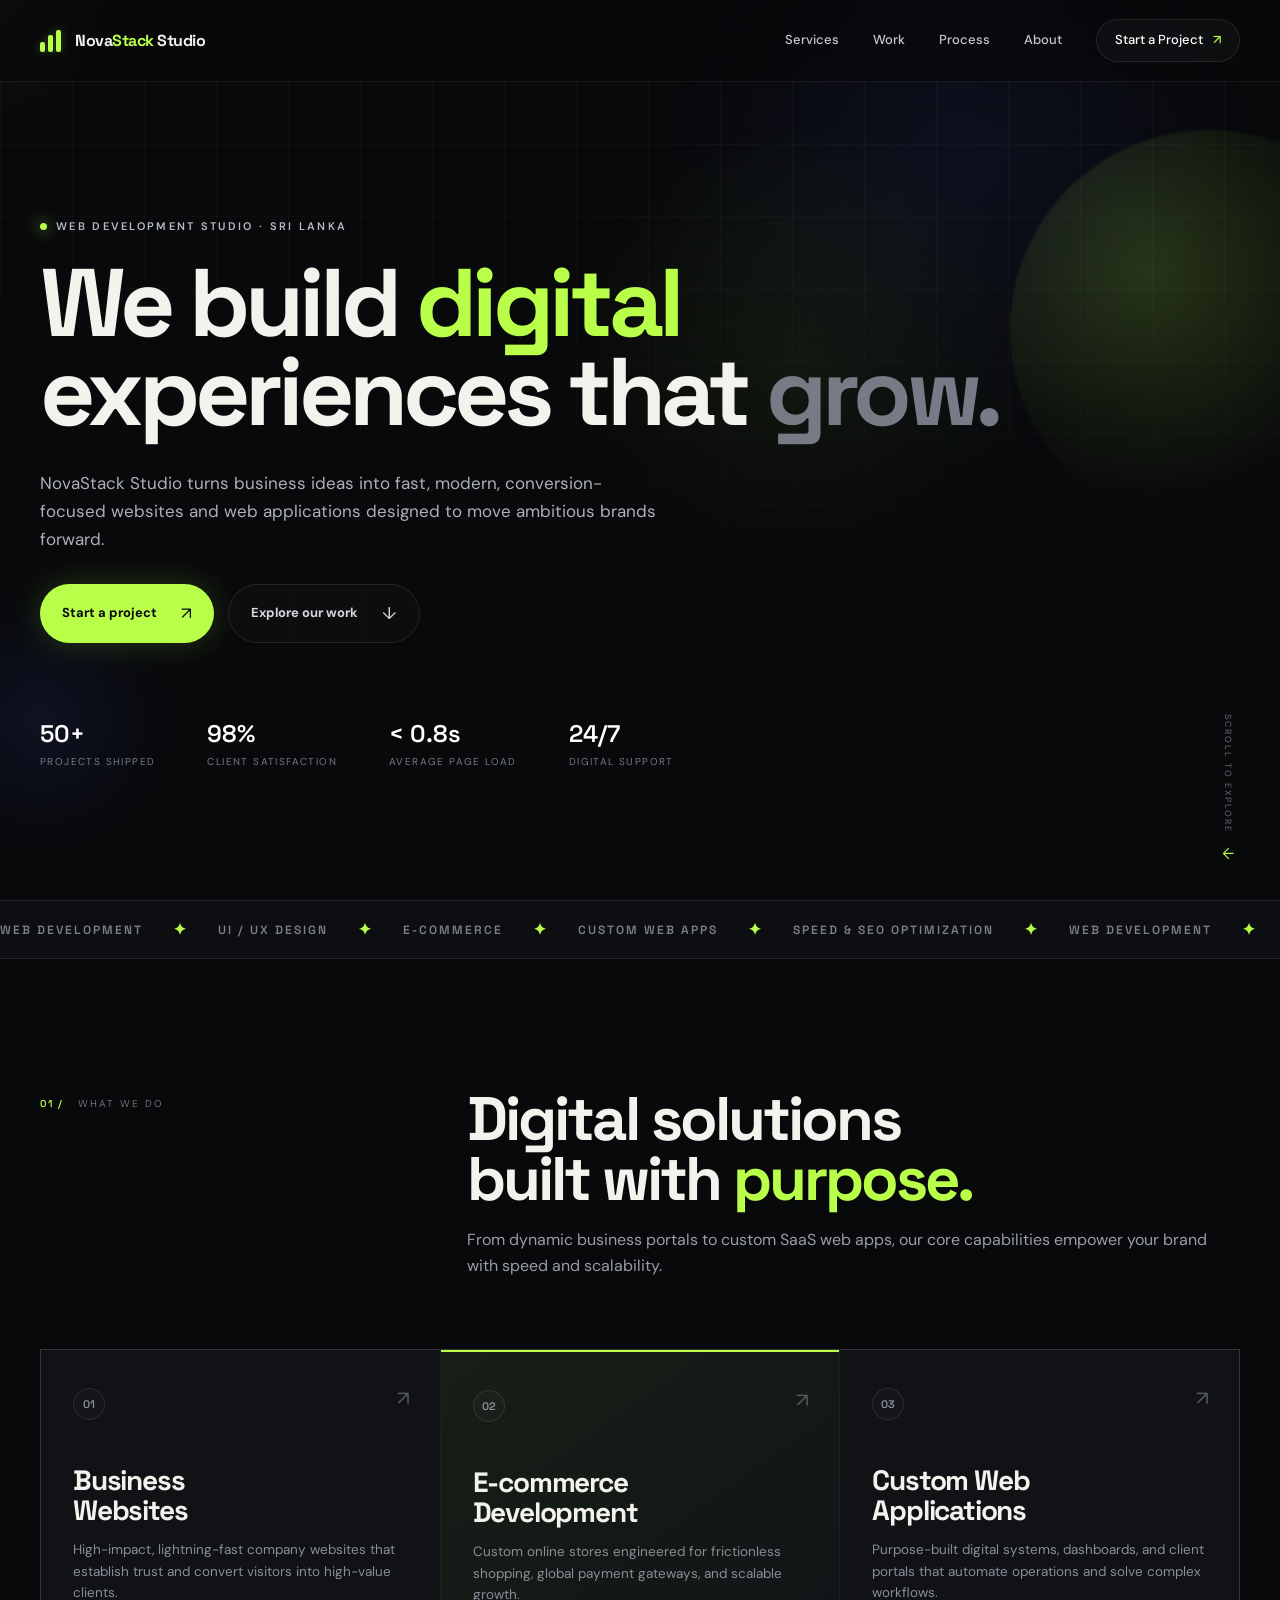
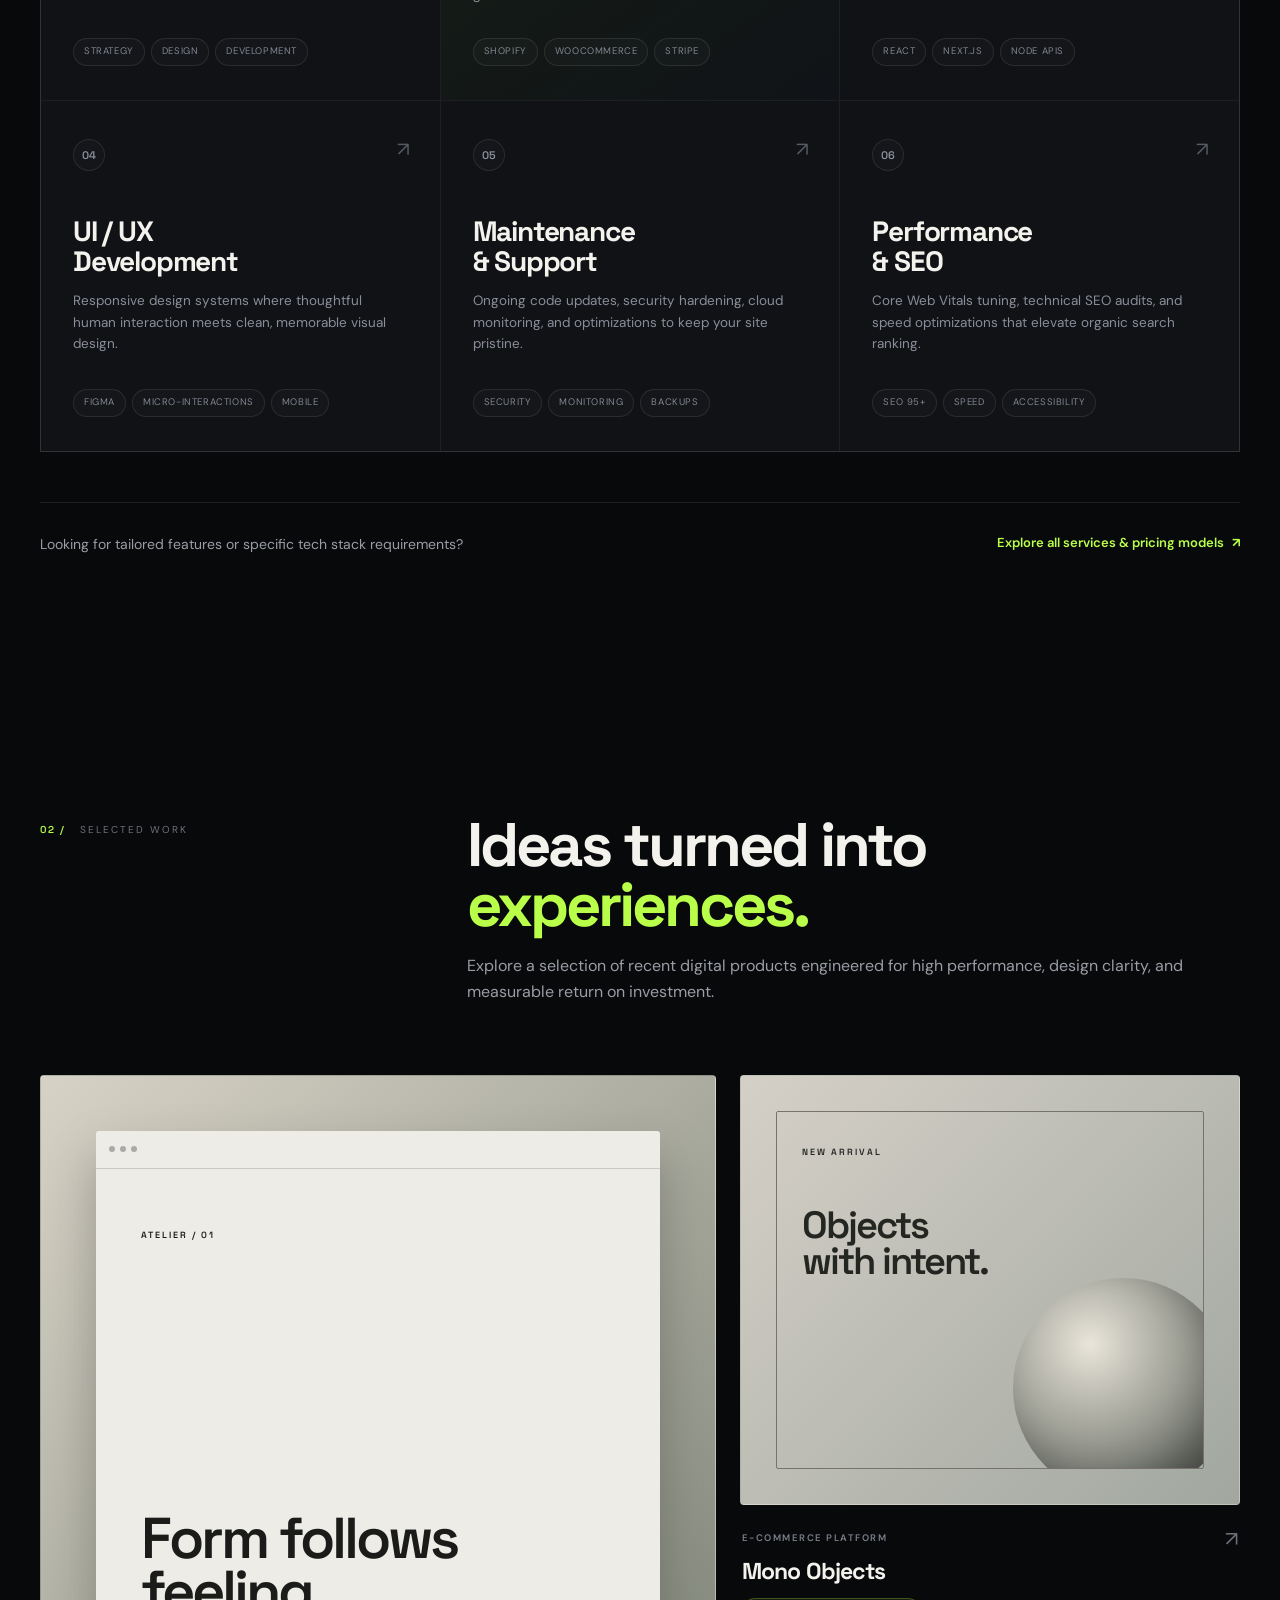
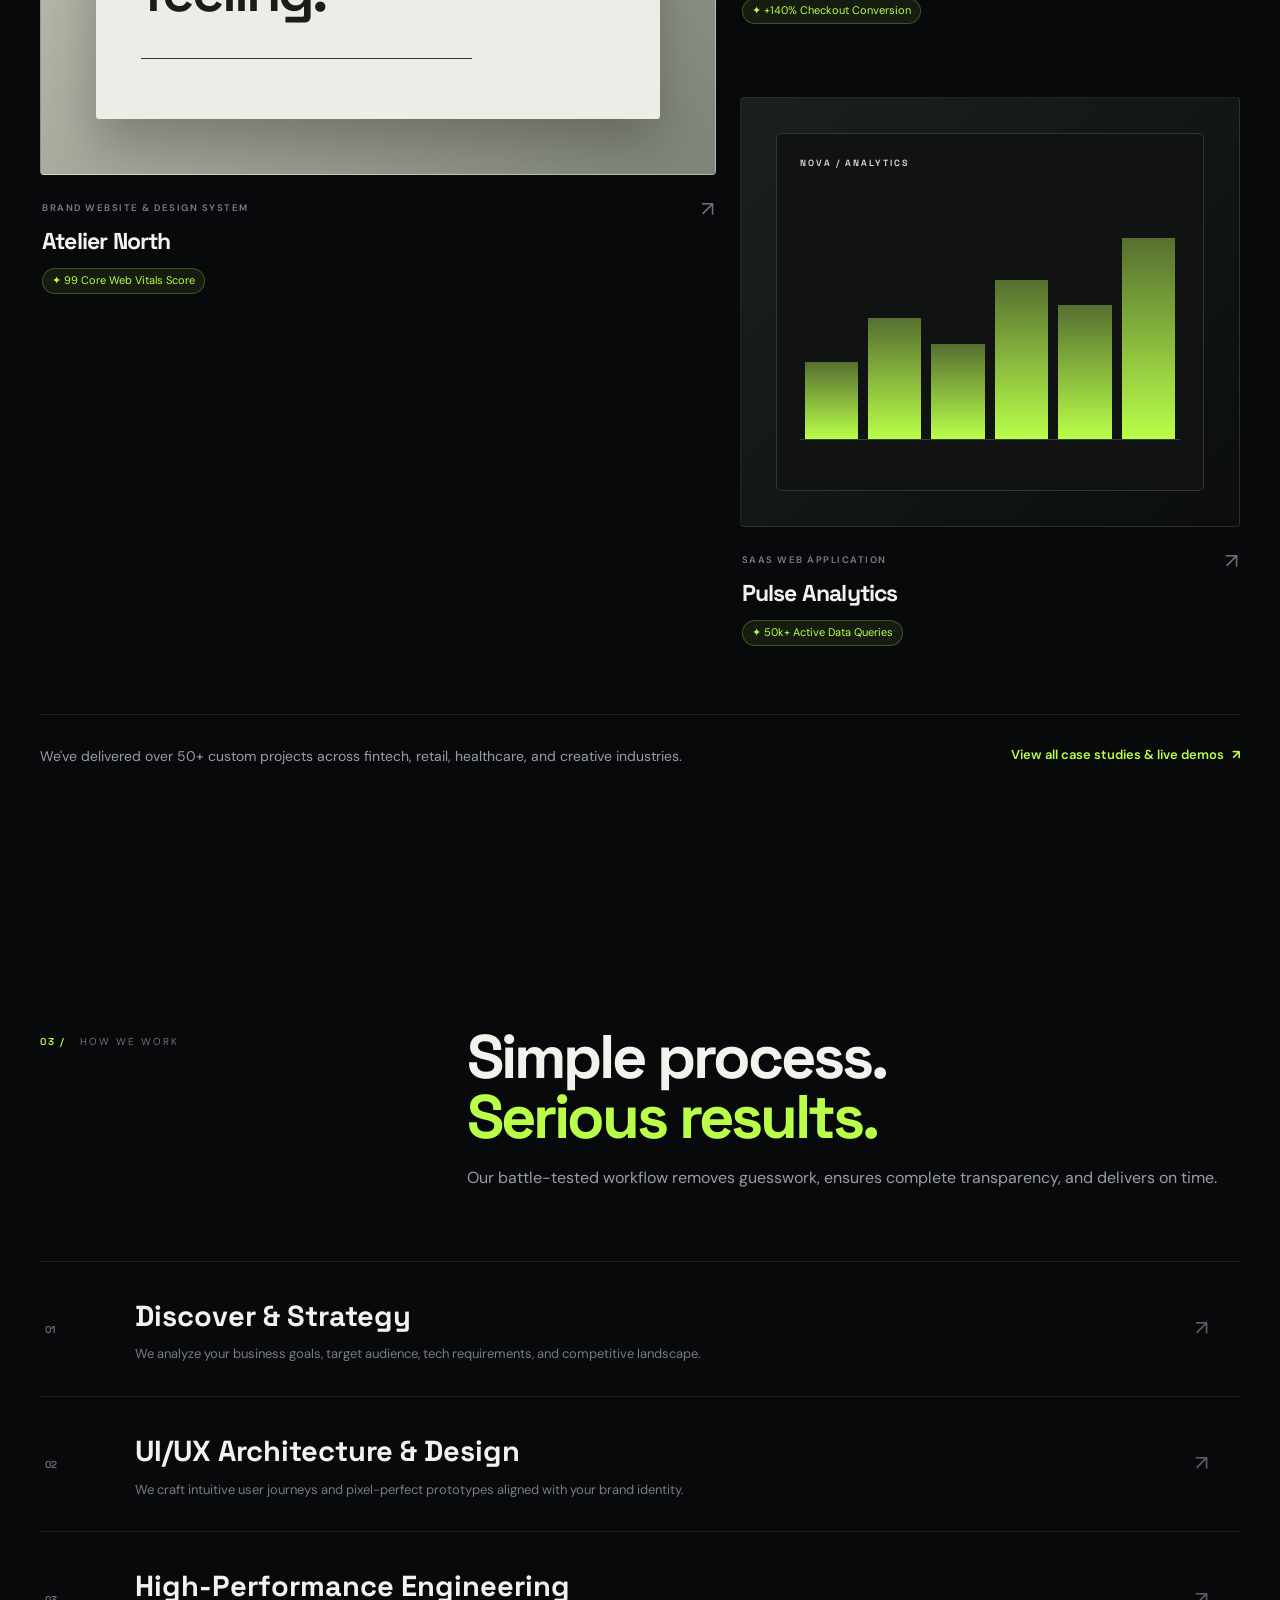
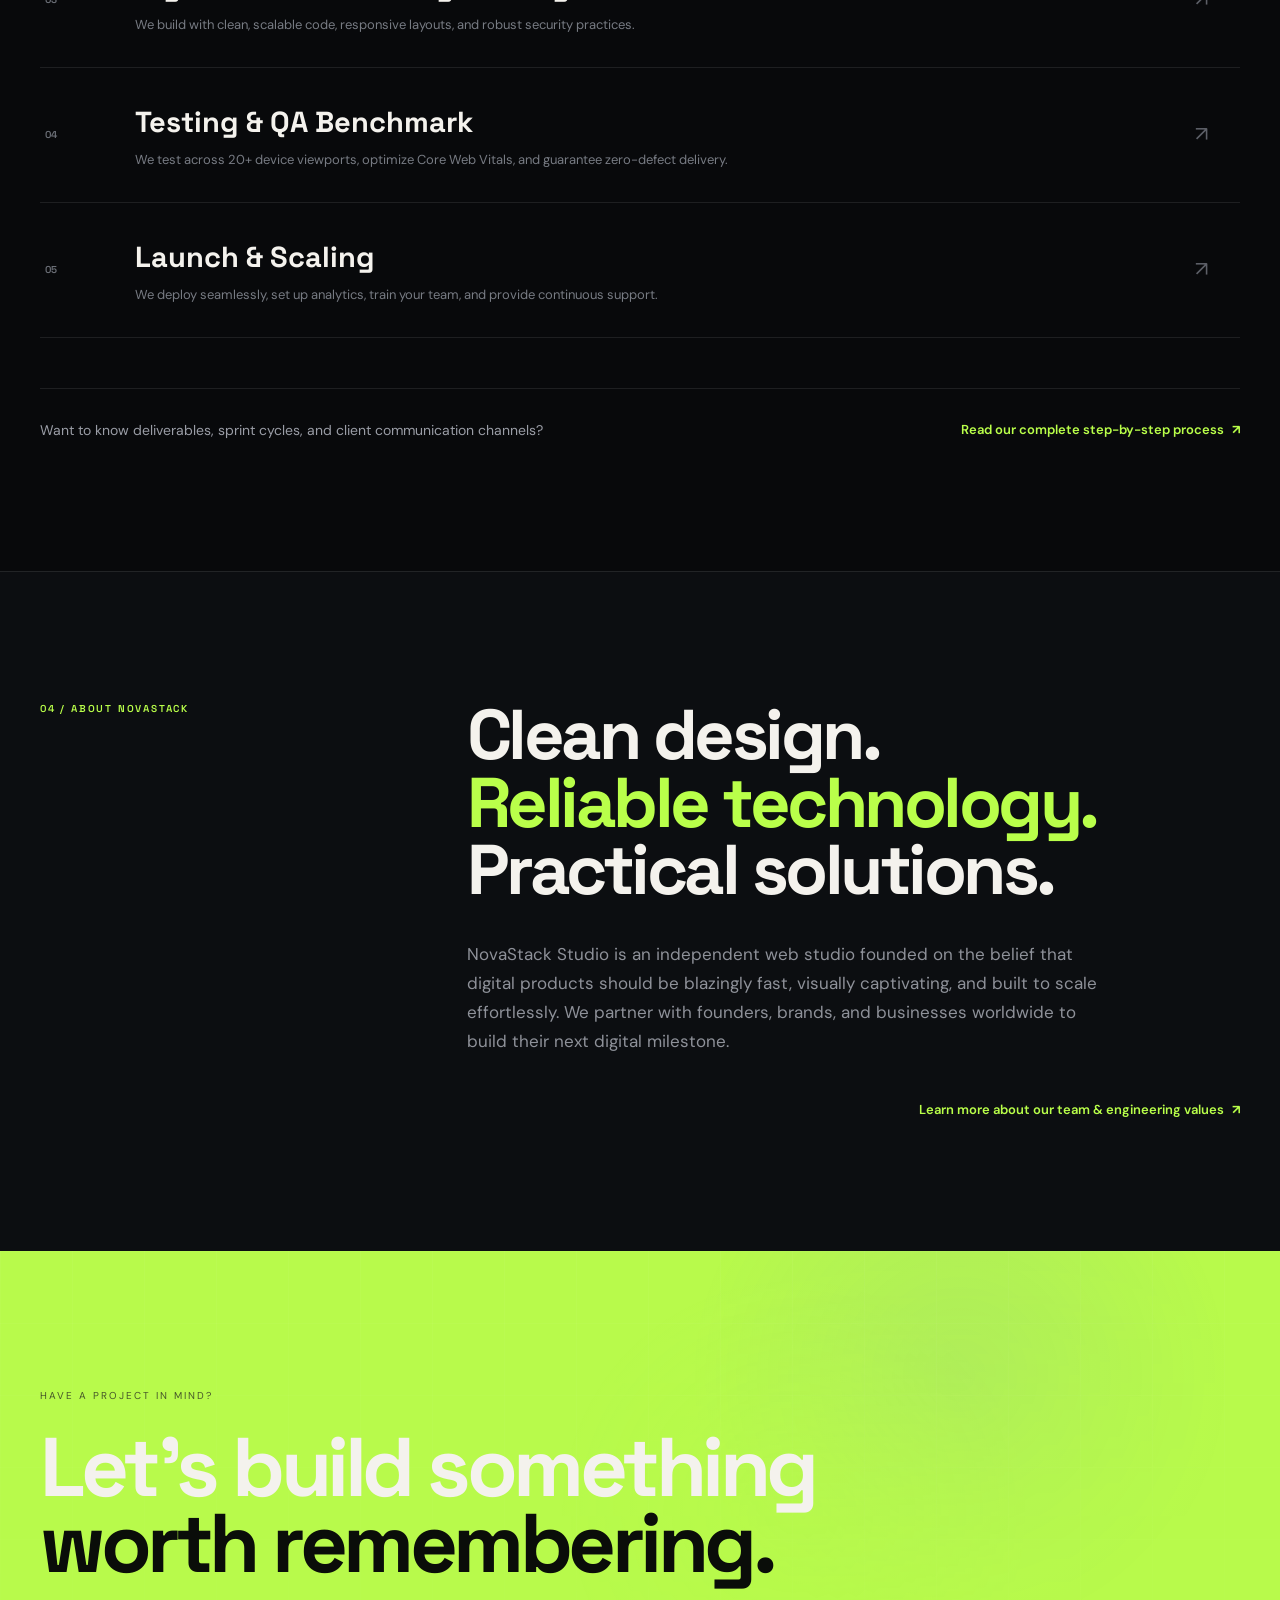
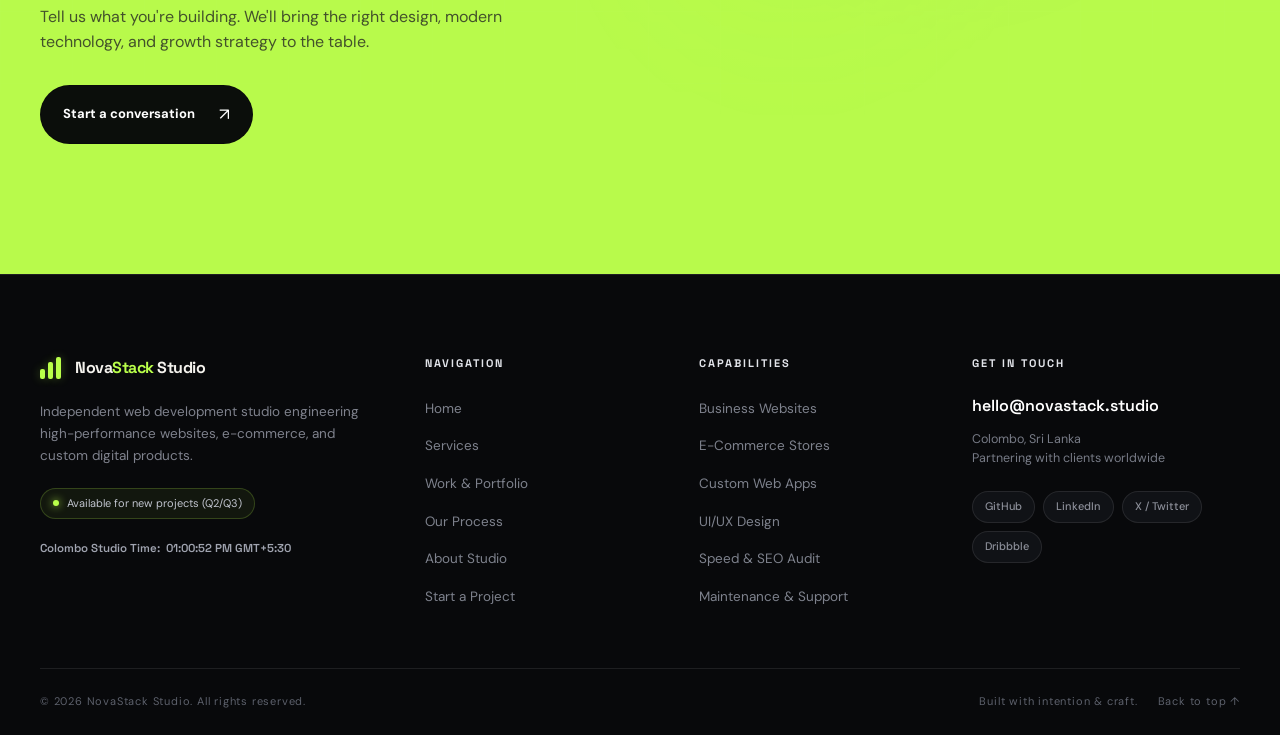
==== index.html @ ac64baa6 "first commit" ====
<!DOCTYPE html>
<html lang="en">

<head>
  <meta charset="UTF-8">
  <meta name="viewport" content="width=device-width, initial-scale=1.0">
  <meta name="description"
    content="NovaStack Studio - High-performance web development studio in Sri Lanka building modern websites, e-commerce platforms, custom web applications, and digital experiences.">
  <title>NovaStack Studio | Modern Web Development </title>
  <link rel="preconnect" href="https://fonts.googleapis.com">
  <link rel="preconnect" href="https://fonts.gstatic.com" crossorigin>
  <link
    href="https://fonts.googleapis.com/css2?family=DM+Sans:ital,opsz,wght@0,9..40,400..700;1,9..40,400..700&family=Space+Grotesk:wght@500;600;700&display=swap"
    rel="stylesheet">
  <link rel="stylesheet" href="css/style.css">
</head>

<body>
  <div class="cursor-glow"></div>

  <!-- Site Header -->
  <header class="site-header">
    <a class="brand" href="index.html" aria-label="NovaStack Studio Home">
      <span class="brand-mark"><span></span><span></span><span></span></span>
      <span>Nova<span>Stack</span> Studio</span>
    </a>
    <button class="menu-toggle" aria-label="Toggle navigation menu"><span></span><span></span></button>
    <nav class="nav">
      <a href="services.html">Services</a>
      <a href="work.html">Work</a>
      <a href="process.html">Process</a>
      <a href="about.html">About</a>
      <a class="nav-cta" href="contact.html">Start a Project <span>↗</span></a>
    </nav>
  </header>

  <!-- Main Content -->
  <main id="home">
    <!-- Hero Section -->
    <section class="hero">
      <div class="hero-grid"></div>
      <div class="hero-orb orb-one"></div>
      <div class="hero-orb orb-two"></div>
      <div class="container hero-content">
        <div class="eyebrow reveal"><i></i> Web development studio · Sri Lanka</div>
        <h1 class="reveal">We build <em>digital</em><br>experiences that <span>grow.</span></h1>
        <p class="hero-copy reveal">NovaStack Studio turns business ideas into fast, modern, conversion-focused websites
          and web applications designed to move ambitious brands forward.</p>
        <div class="hero-actions reveal">
          <a href="contact.html" class="btn btn-primary" id="hero-start-project">Start a project <b>↗</b></a>
          <a href="work.html" class="btn btn-ghost" id="hero-explore-work">Explore our work <b>↓</b></a>
        </div>
        <div class="hero-meta reveal">
          <div><strong>50+</strong><span>Projects shipped</span></div>
          <div><strong>98%</strong><span>Client satisfaction</span></div>
          <div><strong>&lt; 0.8s</strong><span>Average page load</span></div>
          <div><strong>24/7</strong><span>Digital support</span></div>
        </div>
      </div>
      <div class="scroll-cue">SCROLL TO EXPLORE <span>↓</span></div>
    </section>

    <!-- Marquee Capabilities -->
    <section class="marquee" aria-label="Capabilities ticker">
      <div class="marquee-track">
        <span>WEB DEVELOPMENT</span><i>✦</i><span>UI / UX DESIGN</span><i>✦</i><span>E-COMMERCE</span><i>✦</i><span>CUSTOM WEB APPS</span><i>✦</i><span>SPEED &amp; SEO OPTIMIZATION</span><i>✦</i>
        <span>WEB DEVELOPMENT</span><i>✦</i><span>UI / UX DESIGN</span><i>✦</i><span>E-COMMERCE</span><i>✦</i><span>CUSTOM WEB APPS</span><i>✦</i><span>SPEED &amp; SEO OPTIMIZATION</span><i>✦</i>
      </div>
    </section>

    <!-- Services Overview Section -->
    <section class="section services" id="services">
      <div class="container">
        <div class="section-head">
          <div><span class="section-number">01 /</span><span class="section-kicker">What we do</span></div>
          <div>
            <h2>Digital solutions<br>built with <em>purpose.</em></h2>
            <p>From dynamic business portals to custom SaaS web apps, our core capabilities empower your brand with speed and scalability.</p>
          </div>
        </div>
        <div class="service-grid">
          <article class="service-card reveal">
            <div class="service-icon">01</div><span class="service-arrow">↗</span>
            <h3>Business<br>Websites</h3>
            <p>High-impact, lightning-fast company websites that establish trust and convert visitors into high-value clients.</p>
            <div class="tags"><span>Strategy</span><span>Design</span><span>Development</span></div>
          </article>
          <article class="service-card featured reveal">
            <div class="service-icon">02</div><span class="service-arrow">↗</span>
            <h3>E-commerce<br>Development</h3>
            <p>Custom online stores engineered for frictionless shopping, global payment gateways, and scalable growth.</p>
            <div class="tags"><span>Shopify</span><span>WooCommerce</span><span>Stripe</span></div>
          </article>
          <article class="service-card reveal">
            <div class="service-icon">03</div><span class="service-arrow">↗</span>
            <h3>Custom Web<br>Applications</h3>
            <p>Purpose-built digital systems, dashboards, and client portals that automate operations and solve complex workflows.</p>
            <div class="tags"><span>React</span><span>Next.js</span><span>Node APIs</span></div>
          </article>
          <article class="service-card reveal">
            <div class="service-icon">04</div><span class="service-arrow">↗</span>
            <h3>UI / UX<br>Development</h3>
            <p>Responsive design systems where thoughtful human interaction meets clean, memorable visual design.</p>
            <div class="tags"><span>Figma</span><span>Micro-interactions</span><span>Mobile</span></div>
          </article>
          <article class="service-card reveal">
            <div class="service-icon">05</div><span class="service-arrow">↗</span>
            <h3>Maintenance<br>&amp; Support</h3>
            <p>Ongoing code updates, security hardening, cloud monitoring, and optimizations to keep your site pristine.</p>
            <div class="tags"><span>Security</span><span>Monitoring</span><span>Backups</span></div>
          </article>
          <article class="service-card reveal">
            <div class="service-icon">06</div><span class="service-arrow">↗</span>
            <h3>Performance<br>&amp; SEO</h3>
            <p>Core Web Vitals tuning, technical SEO audits, and speed optimizations that elevate organic search ranking.</p>
            <div class="tags"><span>SEO 95+</span><span>Speed</span><span>Accessibility</span></div>
          </article>
        </div>
        <div class="section-footer-cta reveal">
          <p style="color: var(--text-muted); font-size: 14px;">Looking for tailored features or specific tech stack requirements?</p>
          <a href="services.html" class="link-arrow">Explore all services &amp; pricing models <b>↗</b></a>
        </div>
      </div>
    </section>

    <!-- Selected Work Preview Section -->
    <section class="section work" id="work">
      <div class="container">
        <div class="section-head">
          <div><span class="section-number">02 /</span><span class="section-kicker">Selected work</span></div>
          <div>
            <h2>Ideas turned into<br><em>experiences.</em></h2>
            <p>Explore a selection of recent digital products engineered for high performance, design clarity, and measurable return on investment.</p>
          </div>
        </div>
        <div class="work-grid">
          <article class="project project-large reveal" data-category="brand">
            <div class="project-visual visual-a">
              <div class="mock-browser">
                <div class="browser-bar"><i></i><i></i><i></i></div>
                <div class="mock-content">
                  <small>ATELIER / 01</small>
                  <strong>Form follows<br>feeling.</strong>
                  <div class="mock-line"></div>
                </div>
              </div>
            </div>
            <div class="project-info">
              <div>
                <span>Brand Website &amp; Design System</span>
                <h3>Atelier North</h3>
                <div class="project-metric-pill">✦ 99 Core Web Vitals Score</div>
              </div>
              <b>↗</b>
            </div>
          </article>
          <article class="project reveal" data-category="ecommerce">
            <div class="project-visual visual-b">
              <div class="commerce-card">
                <small>NEW ARRIVAL</small>
                <strong>Objects<br>with intent.</strong>
                <div class="circle-product"></div>
              </div>
            </div>
            <div class="project-info">
              <div>
                <span>E-commerce Platform</span>
                <h3>Mono Objects</h3>
                <div class="project-metric-pill">✦ +140% Checkout Conversion</div>
              </div>
              <b>↗</b>
            </div>
          </article>
          <article class="project reveal" data-category="webapp">
            <div class="project-visual visual-c">
              <div class="dashboard">
                <div class="dash-top">NOVA / ANALYTICS</div>
                <div class="chart">
                  <span style="height:35%"></span>
                  <span style="height:55%"></span>
                  <span style="height:43%"></span>
                  <span style="height:72%"></span>
                  <span style="height:61%"></span>
                  <span style="height:91%"></span>
                </div>
              </div>
            </div>
            <div class="project-info">
              <div>
                <span>SaaS Web Application</span>
                <h3>Pulse Analytics</h3>
                <div class="project-metric-pill">✦ 50k+ Active Data Queries</div>
              </div>
              <b>↗</b>
            </div>
          </article>
        </div>
        <div class="section-footer-cta reveal">
          <p style="color: var(--text-muted); font-size: 14px;">We've delivered over 50+ custom projects across fintech, retail, healthcare, and creative industries.</p>
          <a href="work.html" class="link-arrow">View all case studies &amp; live demos <b>↗</b></a>
        </div>
      </div>
    </section>

    <!-- Process Overview Section -->
    <section class="section process" id="process">
      <div class="container">
        <div class="section-head">
          <div><span class="section-number">03 /</span><span class="section-kicker">How we work</span></div>
          <div>
            <h2>Simple process.<br><em>Serious results.</em></h2>
            <p>Our battle-tested workflow removes guesswork, ensures complete transparency, and delivers on time.</p>
          </div>
        </div>
        <div class="process-list">
          <div class="process-item reveal">
            <span>01</span>
            <div>
              <h3>Discover &amp; Strategy</h3>
              <p>We analyze your business goals, target audience, tech requirements, and competitive landscape.</p>
            </div>
            <b>↗</b>
          </div>
          <div class="process-item reveal">
            <span>02</span>
            <div>
              <h3>UI/UX Architecture &amp; Design</h3>
              <p>We craft intuitive user journeys and pixel-perfect prototypes aligned with your brand identity.</p>
            </div>
            <b>↗</b>
          </div>
          <div class="process-item reveal">
            <span>03</span>
            <div>
              <h3>High-Performance Engineering</h3>
              <p>We build with clean, scalable code, responsive layouts, and robust security practices.</p>
            </div>
            <b>↗</b>
          </div>
          <div class="process-item reveal">
            <span>04</span>
            <div>
              <h3>Testing &amp; QA Benchmark</h3>
              <p>We test across 20+ device viewports, optimize Core Web Vitals, and guarantee zero-defect delivery.</p>
            </div>
            <b>↗</b>
          </div>
          <div class="process-item reveal">
            <span>05</span>
            <div>
              <h3>Launch &amp; Scaling</h3>
              <p>We deploy seamlessly, set up analytics, train your team, and provide continuous support.</p>
            </div>
            <b>↗</b>
          </div>
        </div>
        <div class="section-footer-cta reveal">
          <p style="color: var(--text-muted); font-size: 14px;">Want to know deliverables, sprint cycles, and client communication channels?</p>
          <a href="process.html" class="link-arrow">Read our complete step-by-step process <b>↗</b></a>
        </div>
      </div>
    </section>

    <!-- Statement / About Overview Section -->
    <section class="statement" id="about">
      <div class="container statement-inner">
        <span class="section-number">04 / About NovaStack</span>
        <h2>Clean design.<br><em>Reliable technology.</em><br>Practical solutions.</h2>
        <p>NovaStack Studio is an independent web studio founded on the belief that digital products should be blazingly fast, visually captivating, and built to scale effortlessly. We partner with founders, brands, and businesses worldwide to build their next digital milestone.</p>
      </div>
      <div class="container" style="margin-top: 40px; text-align: right;">
        <a href="about.html" class="link-arrow">Learn more about our team &amp; engineering values <b>↗</b></a>
      </div>
    </section>

    <!-- Global CTA Banner -->
    <section class="cta" id="contact-banner">
      <div class="cta-grid"></div>
      <div class="container cta-inner">
        <span class="section-kicker">Have a project in mind?</span>
        <h2>Let's build something<br><em>worth remembering.</em></h2>
        <p>Tell us what you're building. We'll bring the right design, modern technology, and growth strategy to the table.</p>
        <a class="btn btn-light" href="contact.html" id="cta-start-conversation">Start a conversation <b>↗</b></a>
      </div>
    </section>
  </main>

  <!-- Comprehensive Studio Footer -->
  <footer class="footer">
    <div class="container footer-top-grid">
      <!-- Col 1: Brand & Availability -->
      <div class="footer-brand-col">
        <a class="brand" href="index.html" aria-label="NovaStack Studio Home">
          <span class="brand-mark"><span></span><span></span><span></span></span>
          <span>Nova<span>Stack</span> Studio</span>
        </a>
        <p>Independent web development studio engineering high-performance websites, e-commerce, and custom digital products.</p>
        <div class="status-badge">
          <span class="dot"></span>
          <span>Available for new projects (Q2/Q3)</span>
        </div>
        <div class="time-badge">
          <span>Colombo Studio Time:</span>
          <span id="colombo-time">Loading time...</span>
        </div>
      </div>

      <!-- Col 2: Navigation -->
      <div class="footer-col">
        <h4>Navigation</h4>
        <ul class="footer-links">
          <li><a href="index.html">Home</a></li>
          <li><a href="services.html">Services</a></li>
          <li><a href="work.html">Work &amp; Portfolio</a></li>
          <li><a href="process.html">Our Process</a></li>
          <li><a href="about.html">About Studio</a></li>
          <li><a href="contact.html">Start a Project</a></li>
        </ul>
      </div>

      <!-- Col 3: Services -->
      <div class="footer-col">
        <h4>Capabilities</h4>
        <ul class="footer-links">
          <li><a href="services.html#business-websites">Business Websites</a></li>
          <li><a href="services.html#ecommerce">E-Commerce Stores</a></li>
          <li><a href="services.html#web-apps">Custom Web Apps</a></li>
          <li><a href="services.html#uiux">UI/UX Design</a></li>
          <li><a href="services.html#performance">Speed &amp; SEO Audit</a></li>
          <li><a href="services.html#maintenance">Maintenance &amp; Support</a></li>
        </ul>
      </div>

      <!-- Col 4: Contact & Socials -->
      <div class="footer-col">
        <h4>Get In Touch</h4>
        <div class="footer-contact-info">
          <a class="footer-email-link" href="mailto:hello@novastack.studio">hello@novastack.studio</a>
          <p class="footer-location">Colombo, Sri Lanka<br>Partnering with clients worldwide</p>
          <div class="social-pills">
            <a href="https://github.com" target="_blank" rel="noopener" class="social-pill" aria-label="GitHub">GitHub</a>
            <a href="https://linkedin.com" target="_blank" rel="noopener" class="social-pill" aria-label="LinkedIn">LinkedIn</a>
            <a href="https://twitter.com" target="_blank" rel="noopener" class="social-pill" aria-label="Twitter">X / Twitter</a>
            <a href="https://dribbble.com" target="_blank" rel="noopener" class="social-pill" aria-label="Dribbble">Dribbble</a>
          </div>
        </div>
      </div>
    </div>

    <!-- Footer Bottom Bar -->
    <div class="container footer-bottom">
      <span>© <span id="year"></span> NovaStack Studio. All rights reserved.</span>
      <div class="footer-bottom-links">
        <span>Built with intention &amp; craft.</span>
        <a href="#home">Back to top ↑</a>
      </div>
    </div>
  </footer>

  <script src="js/script.js"></script>
</body>

</html>
---- css/style.css ----
:root {
  --bg: #08090b;
  --surface: #101216;
  --surface-2: #15171c;
  --surface-3: #1c1f26;
  --text: #f4f2ed;
  --text-muted: #9a9da6;
  --text-dim: #6b6f79;
  --line: rgba(255, 255, 255, .09);
  --line-strong: rgba(255, 255, 255, .18);
  --accent: #b9ff4a;
  --accent-hover: #d2ff7b;
  --accent-dim: rgba(185, 255, 74, .12);
  --accent-glow: rgba(185, 255, 74, .25);
  --max: 1240px;
  --radius-sm: 6px;
  --radius-md: 12px;
  --radius-lg: 20px;
  --radius-full: 9999px;
  --transition: all .25s ease;
}

* {
  box-sizing: border-box;
  margin: 0;
  padding: 0;
}

html {
  scroll-behavior: smooth;
}

body {
  background: var(--bg);
  color: var(--text);
  font-family: "DM Sans", -apple-system, BlinkMacSystemFont, "Segoe UI", Roboto, sans-serif;
  overflow-x: hidden;
  line-height: 1.6;
}

a {
  color: inherit;
  text-decoration: none;
}

button {
  cursor: pointer;
  font-family: inherit;
  border: none;
  background: none;
}

input, textarea, select {
  font-family: inherit;
}

.container {
  width: min(calc(100% - 80px), var(--max));
  margin: auto;
}

/* ==========================================================================
   HEADER & NAVIGATION
   ========================================================================== */
.site-header {
  position: fixed;
  z-index: 50;
  top: 0;
  left: 0;
  right: 0;
  height: 82px;
  display: flex;
  align-items: center;
  justify-content: space-between;
  padding: 0 40px;
  border-bottom: 1px solid rgba(255, 255, 255, .07);
  background: rgba(8, 9, 11, .75);
  backdrop-filter: blur(20px);
  -webkit-backdrop-filter: blur(20px);
  transition: background .3s ease;
}

.brand {
  display: flex;
  align-items: center;
  gap: 11px;
  font-family: "Space Grotesk", sans-serif;
  font-size: 16px;
  font-weight: 700;
  letter-spacing: -.5px;
  color: var(--text);
}

.brand > span:last-child > span {
  color: var(--accent);
}

.brand-mark {
  display: flex;
  gap: 3px;
  align-items: flex-end;
  height: 22px;
  width: 24px;
}

.brand-mark span {
  display: block;
  width: 5px;
  border-radius: 2px;
  background: var(--accent);
  box-shadow: 0 0 10px rgba(185, 255, 74, .3);
}

.brand-mark span:nth-child(1) { height: 10px; }
.brand-mark span:nth-child(2) { height: 17px; }
.brand-mark span:nth-child(3) { height: 22px; }

.nav {
  display: flex;
  align-items: center;
  gap: 34px;
  font-size: 13px;
  font-weight: 500;
  color: #c8c9cd;
}

.nav a:not(.nav-cta) {
  position: relative;
  transition: color .25s;
  padding: 6px 0;
}

.nav a:not(.nav-cta):hover {
  color: var(--accent);
}

.nav a.active:not(.nav-cta) {
  color: var(--accent);
  font-weight: 600;
}

.nav a.active:not(.nav-cta)::after {
  content: "";
  position: absolute;
  bottom: 0;
  left: 0;
  width: 100%;
  height: 2px;
  background: var(--accent);
  border-radius: 2px;
  box-shadow: 0 0 8px var(--accent);
}

.nav-cta {
  border: 1px solid var(--line);
  padding: 10px 18px;
  border-radius: var(--radius-full);
  color: #fff;
  transition: var(--transition);
  background: rgba(255, 255, 255, .03);
}

.nav-cta span {
  color: var(--accent);
  margin-left: 7px;
  display: inline-block;
  transition: transform .25s ease;
}

.nav-cta:hover {
  border-color: var(--accent);
  background: var(--accent-dim);
  color: #fff;
}

.nav-cta:hover span {
  transform: translate(2px, -2px);
}

.nav-cta.active {
  border-color: var(--accent);
  background: var(--accent-dim);
  color: #fff;
}

.menu-toggle {
  display: none;
}

/* ==========================================================================
   TYPOGRAPHY & BUTTONS
   ========================================================================== */
h1, h2, h3, h4, h5, h6 {
  font-family: "Space Grotesk", sans-serif;
  color: var(--text);
  font-weight: 700;
}

h1 {
  font-size: clamp(48px, 7.5vw, 104px);
  line-height: .93;
  letter-spacing: -5px;
}

h1 em, h2 em, h3 em {
  font-style: normal;
  color: var(--accent);
}

h1 span {
  color: #777b85;
}

.eyebrow {
  display: inline-flex;
  align-items: center;
  gap: 9px;
  color: #b8bbc2;
  font-size: 11px;
  text-transform: uppercase;
  letter-spacing: 2.3px;
  font-weight: 600;
  margin-bottom: 24px;
}

.eyebrow i {
  display: inline-block;
  width: 7px;
  height: 7px;
  background: var(--accent);
  border-radius: 50%;
  box-shadow: 0 0 16px var(--accent);
}

.btn {
  display: inline-flex;
  align-items: center;
  justify-content: center;
  gap: 24px;
  border-radius: var(--radius-full);
  padding: 15px 22px;
  font-size: 13px;
  font-weight: 700;
  transition: var(--transition);
}

.btn b {
  font-size: 17px;
  font-weight: 400;
  display: inline-block;
  transition: transform .25s ease;
}

.btn:hover b {
  transform: translate(3px, -3px);
}

.btn-primary {
  background: var(--accent);
  color: #0a0b0d;
  box-shadow: 0 0 35px rgba(185, 255, 74, .18);
}

.btn-primary:hover {
  background: var(--accent-hover);
  transform: translateY(-2px);
  box-shadow: 0 8px 30px rgba(185, 255, 74, .3);
}

.btn-ghost {
  border: 1px solid var(--line);
  color: #d7d8db;
  background: rgba(255, 255, 255, .02);
}

.btn-ghost:hover {
  border-color: #999;
  color: #fff;
  background: rgba(255, 255, 255, .06);
  transform: translateY(-2px);
}

.btn-light {
  background: #0b0e0b;
  color: #fff;
  border: 1px solid rgba(0, 0, 0, .2);
}

.btn-light:hover {
  background: #20261e;
  transform: translateY(-2px);
}

.btn-accent {
  background: var(--accent);
  color: #08090b;
}

.btn-accent:hover {
  background: #d4ff7d;
  transform: translateY(-2px);
}

/* ==========================================================================
   PAGE HERO / BANNER (FOR SUBPAGES)
   ========================================================================== */
.page-hero {
  position: relative;
  padding: 170px 0 90px;
  border-bottom: 1px solid var(--line);
  overflow: hidden;
  background: radial-gradient(circle at 80% 20%, rgba(185, 255, 74, .06), transparent 45%);
}

.page-hero-grid {
  position: absolute;
  inset: 0;
  background-image: linear-gradient(rgba(255, 255, 255, .03) 1px, transparent 1px), linear-gradient(90deg, rgba(255, 255, 255, .03) 1px, transparent 1px);
  background-size: 64px 64px;
  mask-image: linear-gradient(to bottom, black, transparent 90%);
}

.page-hero-content {
  position: relative;
  z-index: 2;
  max-width: 900px;
}

.page-hero h1 {
  font-size: clamp(42px, 6vw, 84px);
  line-height: .98;
  letter-spacing: -4px;
  margin-bottom: 24px;
}

.page-hero p {
  color: var(--text-muted);
  font-size: 18px;
  line-height: 1.65;
  max-width: 680px;
}

.page-hero-meta {
  display: flex;
  gap: 30px;
  margin-top: 40px;
  flex-wrap: wrap;
}

.hero-pill {
  display: inline-flex;
  align-items: center;
  gap: 8px;
  padding: 8px 16px;
  border-radius: var(--radius-full);
  background: var(--surface);
  border: 1px solid var(--line);
  font-size: 12px;
  color: #b5b8bf;
}

.hero-pill i {
  color: var(--accent);
  font-style: normal;
}

/* ==========================================================================
   HOMEPAGE HERO & MARQUEE
   ========================================================================== */
.hero {
  min-height: 100vh;
  position: relative;
  display: flex;
  align-items: center;
  overflow: hidden;
  padding-top: 82px;
}

.hero-grid, .cta-grid {
  position: absolute;
  inset: 0;
  background-image: linear-gradient(rgba(255, 255, 255, .035) 1px, transparent 1px), linear-gradient(90deg, rgba(255, 255, 255, .035) 1px, transparent 1px);
  background-size: 72px 72px;
  mask-image: linear-gradient(to bottom, black, transparent 85%);
}

.hero-grid:after, .cta-grid:after {
  content: "";
  position: absolute;
  inset: 0;
  background: radial-gradient(circle at 62% 42%, rgba(185, 255, 74, .11), transparent 27%), radial-gradient(circle at 75% 20%, rgba(80, 100, 255, .1), transparent 25%);
}

.hero-orb {
  position: absolute;
  border-radius: 50%;
  filter: blur(1px);
  opacity: .8;
}

.orb-one {
  width: 400px;
  height: 400px;
  right: -130px;
  top: 130px;
  background: radial-gradient(circle at 35% 35%, rgba(185, 255, 74, .22), rgba(185, 255, 74, 0) 65%);
}

.orb-two {
  width: 280px;
  height: 280px;
  left: -100px;
  bottom: 40px;
  background: radial-gradient(circle, rgba(90, 100, 255, .12), transparent 68%);
}

.hero-content {
  position: relative;
  z-index: 2;
}

.hero-copy {
  max-width: 620px;
  color: #aeb0b8;
  line-height: 1.65;
  font-size: 17px;
  margin: 31px 0;
}

.hero-actions {
  display: flex;
  gap: 14px;
  flex-wrap: wrap;
}

.hero-meta {
  display: flex;
  gap: 52px;
  margin-top: 75px;
}

.hero-meta div {
  display: flex;
  flex-direction: column;
  gap: 5px;
}

.hero-meta strong {
  font: 600 24px "Space Grotesk", sans-serif;
  color: #fff;
}

.hero-meta span {
  font-size: 10px;
  color: #777a83;
  text-transform: uppercase;
  letter-spacing: 1.4px;
}

.scroll-cue {
  position: absolute;
  right: 40px;
  bottom: 38px;
  font-size: 9px;
  letter-spacing: 2px;
  color: #686b73;
  writing-mode: vertical-rl;
}

.scroll-cue span {
  color: var(--accent);
  font-size: 15px;
  margin-top: 10px;
}

.marquee {
  overflow: hidden;
  border-top: 1px solid var(--line);
  border-bottom: 1px solid var(--line);
  padding: 18px 0;
  background: #0c0e11;
}

.marquee-track {
  width: max-content;
  display: flex;
  align-items: center;
  gap: 30px;
  animation: marquee 25s linear infinite;
  font: 600 12px "Space Grotesk", sans-serif;
  letter-spacing: 2px;
  color: #7c7f87;
}

.marquee i {
  font-style: normal;
  color: var(--accent);
  font-size: 16px;
}

@keyframes marquee {
  to { transform: translateX(-50%); }
}

/* ==========================================================================
   SECTIONS & SECTION HEADERS
   ========================================================================== */
.section {
  padding: 130px 0;
  position: relative;
}

.section-head {
  display: grid;
  grid-template-columns: 1fr 2fr;
  gap: 40px;
  margin-bottom: 70px;
  align-items: start;
}

.section-head.center {
  text-align: center;
  display: flex;
  flex-direction: column;
  align-items: center;
  max-width: 750px;
  margin: 0 auto 70px;
}

.section-number {
  font: 600 10px "Space Grotesk", sans-serif;
  color: var(--accent);
  letter-spacing: 1.8px;
  text-transform: uppercase;
}

.section-kicker {
  font-size: 10px;
  color: #6e7179;
  text-transform: uppercase;
  letter-spacing: 2px;
  margin-left: 14px;
}

.section-head h2 {
  font-size: clamp(38px, 4.8vw, 68px);
  line-height: .98;
  letter-spacing: -3px;
}

.section-head p {
  color: var(--text-muted);
  font-size: 16px;
  margin-top: 18px;
  line-height: 1.6;
}

.section-footer-cta {
  display: flex;
  justify-content: space-between;
  align-items: center;
  margin-top: 50px;
  padding-top: 30px;
  border-top: 1px solid var(--line);
}

.link-arrow {
  display: inline-flex;
  align-items: center;
  gap: 8px;
  font-size: 13px;
  font-weight: 600;
  color: var(--accent);
  transition: var(--transition);
}

.link-arrow:hover {
  color: #fff;
  transform: translateX(4px);
}

/* ==========================================================================
   SERVICES GRID & CARDS
   ========================================================================== */
.service-grid {
  display: grid;
  grid-template-columns: repeat(3, 1fr);
  gap: 1px;
  background: var(--line);
  border: 1px solid var(--line);
}

.service-card {
  position: relative;
  background: var(--surface);
  padding: 38px 32px 34px;
  min-height: 350px;
  transition: .35s;
  display: flex;
  flex-direction: column;
}

.service-card:hover {
  background: #14171d;
  transform: translateY(-4px);
  z-index: 2;
  box-shadow: 0 20px 40px rgba(0,0,0,.4);
}

.service-card.featured {
  background: linear-gradient(145deg, #171f16, #101317);
  border-top: 2px solid var(--accent);
}

.service-icon {
  font: 600 11px "Space Grotesk", sans-serif;
  color: #8c909c;
  border: 1px solid var(--line);
  width: 32px;
  height: 32px;
  display: grid;
  place-items: center;
  border-radius: 50%;
  background: rgba(255, 255, 255, .02);
}

.service-arrow {
  position: absolute;
  right: 30px;
  top: 32px;
  color: #555963;
  font-size: 20px;
  transition: color .25s ease, transform .25s ease;
}

.service-card:hover .service-arrow {
  color: var(--accent);
  transform: translate(3px, -3px);
}

.service-card h3 {
  font-size: 28px;
  line-height: 1.08;
  letter-spacing: -1.2px;
  margin-top: 45px;
}

.service-card p {
  color: #8a8e99;
  font-size: 13.5px;
  line-height: 1.6;
  margin-top: 14px;
  margin-bottom: 30px;
}

.tags {
  display: flex;
  gap: 6px;
  flex-wrap: wrap;
  margin-top: auto;
}

.tags span {
  border: 1px solid var(--line);
  border-radius: 30px;
  padding: 5px 10px;
  font-size: 9.5px;
  color: #828691;
  text-transform: uppercase;
  letter-spacing: .6px;
  background: rgba(255, 255, 255, .02);
}

/* ==========================================================================
   SERVICES DETAILED DEEP-DIVE (SERVICES PAGE)
   ========================================================================== */
.services-detailed {
  display: flex;
  flex-direction: column;
  gap: 30px;
}

.service-detail-box {
  background: var(--surface);
  border: 1px solid var(--line);
  border-radius: var(--radius-md);
  padding: 50px 45px;
  display: grid;
  grid-template-columns: 1.2fr 1.8fr;
  gap: 50px;
  align-items: start;
  position: relative;
  overflow: hidden;
  transition: var(--transition);
}

.service-detail-box:hover {
  border-color: rgba(185, 255, 74, .25);
  background: #13161c;
}

.service-detail-box::before {
  content: "";
  position: absolute;
  top: 0;
  left: 0;
  width: 4px;
  height: 100%;
  background: var(--accent);
  opacity: 0;
  transition: opacity .3s ease;
}

.service-detail-box:hover::before {
  opacity: 1;
}

.service-detail-meta {
  display: flex;
  flex-direction: column;
  gap: 16px;
}

.service-detail-number {
  font: 700 13px "Space Grotesk", sans-serif;
  color: var(--accent);
  letter-spacing: 2px;
}

.service-detail-meta h3 {
  font-size: clamp(28px, 3.5vw, 40px);
  line-height: 1.05;
  letter-spacing: -1.5px;
}

.service-detail-meta p {
  color: var(--text-muted);
  font-size: 15px;
  line-height: 1.6;
}

.service-features-list {
  display: grid;
  grid-template-columns: 1fr 1fr;
  gap: 20px;
}

.service-feature-item {
  display: flex;
  gap: 12px;
  align-items: flex-start;
}

.feature-check {
  color: var(--accent);
  font-size: 16px;
  font-weight: 700;
  margin-top: 1px;
}

.service-feature-item h4 {
  font-size: 15px;
  font-weight: 600;
  margin-bottom: 4px;
}

.service-feature-item p {
  font-size: 12.5px;
  color: #7f838e;
  line-height: 1.5;
}

.service-tech-pills {
  margin-top: 25px;
  padding-top: 20px;
  border-top: 1px solid var(--line);
  display: flex;
  align-items: center;
  gap: 10px;
  flex-wrap: wrap;
}

.service-tech-pills span.tech-label {
  font-size: 10px;
  color: #636670;
  text-transform: uppercase;
  letter-spacing: 1.5px;
  font-weight: 600;
}

.tech-badge {
  font-size: 11px;
  background: var(--surface-2);
  border: 1px solid var(--line);
  padding: 4px 10px;
  border-radius: var(--radius-sm);
  color: #b0b4be;
}

/* ==========================================================================
   WORK / PORTFOLIO SHOWCASE
   ========================================================================== */
.filter-bar {
  display: flex;
  gap: 10px;
  flex-wrap: wrap;
  margin-bottom: 50px;
}

.filter-btn {
  padding: 10px 20px;
  border-radius: var(--radius-full);
  border: 1px solid var(--line);
  background: var(--surface);
  color: #9da0a9;
  font-size: 12px;
  font-weight: 600;
  letter-spacing: .5px;
  transition: var(--transition);
}

.filter-btn:hover {
  border-color: #777;
  color: #fff;
}

.filter-btn.active {
  background: var(--accent);
  color: #08090b;
  border-color: var(--accent);
  box-shadow: 0 0 20px rgba(185, 255, 74, .2);
}

.work-grid {
  display: grid;
  grid-template-columns: 1.35fr 1fr;
  gap: 55px 24px;
}

.work-grid.equal-grid {
  grid-template-columns: repeat(2, 1fr);
  gap: 40px 24px;
}

.project-large {
  grid-row: span 2;
}

.project {
  transition: transform .3s ease;
}

.project:hover {
  transform: translateY(-4px);
}

.project-visual {
  height: 430px;
  overflow: hidden;
  border: 1px solid var(--line);
  position: relative;
  border-radius: 4px;
  transition: border-color .3s;
}

.project:hover .project-visual {
  border-color: rgba(185, 255, 74, .4);
}

.project-large .project-visual {
  height: 700px;
}

.visual-a {
  background: linear-gradient(135deg, #d7d2c6, #7e8478);
  padding: 55px;
}

.visual-b {
  background: linear-gradient(135deg, #d5d0c7, #a1a79f);
  padding: 35px;
}

.visual-c {
  background: linear-gradient(135deg, #1b201d, #0b0d0e);
  padding: 35px;
}

.visual-d {
  background: linear-gradient(135deg, #201a28, #110d18);
  padding: 35px;
}

.visual-e {
  background: linear-gradient(135deg, #13242a, #0b1417);
  padding: 35px;
}

.visual-f {
  background: linear-gradient(135deg, #2a2013, #151009);
  padding: 35px;
}

.mock-browser {
  height: 100%;
  background: #eeece6;
  color: #1b1c1a;
  border-radius: 3px;
  box-shadow: 0 25px 50px rgba(0,0,0,.25);
  overflow: hidden;
}

.browser-bar {
  height: 38px;
  border-bottom: 1px solid #ccc9c0;
  display: flex;
  align-items: center;
  gap: 5px;
  padding: 0 13px;
}

.browser-bar i {
  width: 6px;
  height: 6px;
  background: #aaa;
  border-radius: 50%;
}

.mock-content {
  height: calc(100% - 38px);
  padding: 60px 45px;
  display: flex;
  flex-direction: column;
}

.mock-content small {
  font: 600 9px "Space Grotesk", sans-serif;
  letter-spacing: 2px;
}

.mock-content strong {
  font: 600 clamp(36px, 4.5vw, 68px) "Space Grotesk", sans-serif;
  line-height: .92;
  letter-spacing: -3px;
  margin-top: auto;
}

.mock-line {
  height: 1px;
  background: #333;
  margin-top: 40px;
  width: 70%;
}

.commerce-card {
  height: 100%;
  border: 1px solid #77736c;
  border-radius: 2px;
  padding: 25px;
  color: #242622;
  position: relative;
  overflow: hidden;
}

.commerce-card small, .dash-top {
  font: 600 9px "Space Grotesk", sans-serif;
  letter-spacing: 2px;
}

.commerce-card strong {
  display: block;
  font: 600 38px "Space Grotesk", sans-serif;
  line-height: .95;
  letter-spacing: -2px;
  margin-top: 45px;
}

.circle-product {
  position: absolute;
  width: 220px;
  height: 220px;
  border-radius: 50%;
  background: radial-gradient(circle at 35% 30%, #e9e5da, #7e8178 62%, #333);
  right: -30px;
  bottom: -30px;
  box-shadow: inset -20px -20px 35px rgba(0,0,0,.2);
}

.dashboard {
  height: 100%;
  border: 1px solid #30352f;
  background: #101311;
  border-radius: 5px;
  padding: 23px;
  color: #dce1d9;
}

.chart {
  height: 78%;
  display: flex;
  align-items: flex-end;
  gap: 10px;
  border-bottom: 1px solid #394039;
  padding: 20px 5px 0;
  margin-top: 30px;
}

.chart span {
  flex: 1;
  background: linear-gradient(to top, var(--accent), #566f30);
  min-height: 12px;
}

/* App mockup variant D */
.mock-app-screen {
  height: 100%;
  background: #161220;
  border: 1px solid #342848;
  border-radius: 6px;
  padding: 24px;
  display: flex;
  flex-direction: column;
  justify-content: space-between;
}

.app-pill-row {
  display: flex;
  gap: 8px;
}

.app-pill-row span {
  font-size: 9px;
  padding: 4px 8px;
  background: #2a203e;
  border-radius: 20px;
  color: #c9b8e8;
  letter-spacing: 1px;
}

.app-headline {
  font: 600 32px "Space Grotesk", sans-serif;
  color: #e5daf7;
  line-height: 1.05;
}

/* Logistics mockup variant E */
.mock-logistics {
  height: 100%;
  background: #0d171a;
  border: 1px solid #1a323a;
  border-radius: 6px;
  padding: 24px;
  display: flex;
  flex-direction: column;
  justify-content: space-between;
}

.logistics-grid {
  display: grid;
  grid-template-columns: 1fr 1fr;
  gap: 10px;
}

.logistics-box {
  background: #13242b;
  padding: 12px;
  border-radius: 4px;
  border: 1px solid #1d3c47;
}

.logistics-box small {
  font-size: 8px;
  color: #648c9a;
  letter-spacing: 1px;
}

.logistics-box strong {
  display: block;
  font: 600 16px "Space Grotesk", sans-serif;
  color: var(--accent);
  margin-top: 3px;
}

.project-info {
  display: flex;
  justify-content: space-between;
  align-items: flex-start;
  padding: 18px 2px;
}

.project-info span {
  font-size: 9.5px;
  text-transform: uppercase;
  letter-spacing: 1.5px;
  color: #7b7f8a;
  font-weight: 600;
}

.project-info h3 {
  font-size: 23px;
  letter-spacing: -.8px;
  margin-top: 5px;
}

.project-info > b {
  font-size: 21px;
  font-weight: 400;
  color: #6c7078;
  transition: color .25s, transform .25s;
}

.project:hover .project-info > b {
  color: var(--accent);
  transform: translate(3px, -3px);
}

.project-metric-pill {
  display: inline-flex;
  align-items: center;
  gap: 6px;
  font-size: 11px;
  color: var(--accent);
  background: rgba(185, 255, 74, .08);
  border: 1px solid rgba(185, 255, 74, .25);
  padding: 3px 9px;
  border-radius: var(--radius-full);
  margin-top: 8px;
}

/* ==========================================================================
   PROCESS TIMELINE & METHODOLOGY
   ========================================================================== */
.process-list {
  border-top: 1px solid var(--line);
}

.process-item {
  display: grid;
  grid-template-columns: 90px 1fr 40px;
  align-items: center;
  padding: 31px 5px;
  border-bottom: 1px solid var(--line);
  transition: .3s;
}

.process-item:hover {
  padding-left: 15px;
  background: #0e1013;
}

.process-item > span {
  font: 600 10px "Space Grotesk", sans-serif;
  color: #6c7078;
}

.process-item h3 {
  font-size: 29px;
}

.process-item p {
  color: #777b83;
  font-size: 13px;
  margin-top: 5px;
}

.process-item > b {
  font-size: 21px;
  font-weight: 400;
  color: #5d6068;
}

/* Detailed Process Page Cards */
.process-deep-grid {
  display: flex;
  flex-direction: column;
  gap: 25px;
}

.process-card {
  background: var(--surface);
  border: 1px solid var(--line);
  border-radius: var(--radius-md);
  padding: 45px;
  display: grid;
  grid-template-columns: 140px 1.5fr 1fr;
  gap: 40px;
  align-items: start;
  transition: var(--transition);
}

.process-card:hover {
  border-color: rgba(185, 255, 74, .3);
  background: #13161c;
}

.process-step-num {
  font: 700 36px "Space Grotesk", sans-serif;
  color: var(--accent);
  letter-spacing: -1px;
}

.process-card-content h3 {
  font-size: 28px;
  margin-bottom: 12px;
  letter-spacing: -1px;
}

.process-card-content p {
  color: var(--text-muted);
  font-size: 14.5px;
  line-height: 1.65;
}

.deliverables-box {
  background: var(--surface-2);
  border: 1px solid var(--line);
  border-radius: var(--radius-sm);
  padding: 20px;
}

.deliverables-box h4 {
  font-size: 11px;
  text-transform: uppercase;
  letter-spacing: 1.5px;
  color: #838792;
  margin-bottom: 12px;
}

.deliverables-box ul {
  list-style: none;
  display: flex;
  flex-direction: column;
  gap: 8px;
}

.deliverables-box li {
  font-size: 12.5px;
  color: #d0d2d8;
  display: flex;
  align-items: center;
  gap: 8px;
}

.deliverables-box li::before {
  content: "✦";
  color: var(--accent);
  font-size: 9px;
}

/* ==========================================================================
   ABOUT PAGE & PHILOSOPHY
   ========================================================================== */
.statement {
  padding: 130px 0;
  border-top: 1px solid var(--line);
  background: #0c0e11;
}

.statement-inner {
  display: grid;
  grid-template-columns: 1fr 2fr;
  gap: 40px;
}

.statement h2 {
  font-size: clamp(40px, 5.5vw, 76px);
  line-height: .96;
  letter-spacing: -3.5px;
}

.statement p {
  grid-column: 2;
  max-width: 640px;
  color: #8e9199;
  font-size: 17px;
  line-height: 1.7;
  margin-top: -5px;
}

.about-values-grid {
  display: grid;
  grid-template-columns: repeat(3, 1fr);
  gap: 20px;
  margin-top: 60px;
}

.value-card {
  background: var(--surface);
  border: 1px solid var(--line);
  border-radius: var(--radius-md);
  padding: 35px 30px;
  transition: var(--transition);
}

.value-card:hover {
  border-color: rgba(185, 255, 74, .3);
  transform: translateY(-4px);
}

.value-card-icon {
  width: 44px;
  height: 44px;
  border-radius: var(--radius-sm);
  background: rgba(185, 255, 74, .08);
  border: 1px solid rgba(185, 255, 74, .2);
  display: grid;
  place-items: center;
  color: var(--accent);
  font-size: 18px;
  margin-bottom: 22px;
}

.value-card h3 {
  font-size: 20px;
  margin-bottom: 10px;
  letter-spacing: -.5px;
}

.value-card p {
  font-size: 13.5px;
  color: var(--text-muted);
  line-height: 1.6;
}

/* Tech Matrix */
.tech-matrix {
  display: grid;
  grid-template-columns: repeat(4, 1fr);
  gap: 20px;
}

.tech-group {
  background: var(--surface);
  border: 1px solid var(--line);
  border-radius: var(--radius-md);
  padding: 30px;
}

.tech-group h4 {
  font-size: 12px;
  text-transform: uppercase;
  letter-spacing: 1.8px;
  color: var(--accent);
  margin-bottom: 20px;
}

.tech-list {
  display: flex;
  flex-direction: column;
  gap: 12px;
}

.tech-item {
  display: flex;
  justify-content: space-between;
  align-items: center;
  font-size: 13.5px;
  color: #d1d3d8;
  padding-bottom: 8px;
  border-bottom: 1px solid rgba(255, 255, 255, .04);
}

.tech-item span:last-child {
  font-size: 11px;
  color: #6a6e78;
}

/* ==========================================================================
   ENGAGEMENT / PRICING TIERS
   ========================================================================== */
.pricing-grid {
  display: grid;
  grid-template-columns: repeat(3, 1fr);
  gap: 24px;
}

.pricing-card {
  background: var(--surface);
  border: 1px solid var(--line);
  border-radius: var(--radius-md);
  padding: 40px 32px;
  display: flex;
  flex-direction: column;
  position: relative;
  transition: var(--transition);
}

.pricing-card:hover {
  border-color: rgba(185, 255, 74, .3);
  transform: translateY(-4px);
}

.pricing-card.featured {
  border-color: var(--accent);
  background: linear-gradient(170deg, #161c16, #101216);
  box-shadow: 0 10px 40px rgba(185, 255, 74, .08);
}

.pricing-badge {
  position: absolute;
  top: 20px;
  right: 20px;
  background: var(--accent);
  color: #08090b;
  font-size: 10px;
  font-weight: 700;
  text-transform: uppercase;
  letter-spacing: 1px;
  padding: 4px 10px;
  border-radius: var(--radius-full);
}

.pricing-card h3 {
  font-size: 24px;
  margin-bottom: 6px;
}

.pricing-card .pricing-desc {
  font-size: 13px;
  color: var(--text-muted);
  margin-bottom: 24px;
}

.pricing-card .pricing-rate {
  font: 700 32px "Space Grotesk", sans-serif;
  color: #fff;
  margin-bottom: 24px;
  display: flex;
  align-items: baseline;
  gap: 4px;
}

.pricing-card .pricing-rate small {
  font-size: 13px;
  font-weight: 400;
  color: var(--text-dim);
}

.pricing-features {
  list-style: none;
  display: flex;
  flex-direction: column;
  gap: 12px;
  margin-bottom: 35px;
  flex-grow: 1;
}

.pricing-features li {
  font-size: 13px;
  color: #b5b8c1;
  display: flex;
  align-items: center;
  gap: 10px;
}

.pricing-features li::before {
  content: "✓";
  color: var(--accent);
  font-weight: 700;
}

/* ==========================================================================
   FAQ ACCORDION
   ========================================================================== */
.faq-accordion {
  display: flex;
  flex-direction: column;
  gap: 14px;
  max-width: 860px;
  margin: 0 auto;
}

.faq-item {
  background: var(--surface);
  border: 1px solid var(--line);
  border-radius: var(--radius-md);
  overflow: hidden;
  transition: border-color .25s;
}

.faq-item.open {
  border-color: rgba(185, 255, 74, .3);
}

.faq-question {
  width: 100%;
  text-align: left;
  padding: 24px 28px;
  display: flex;
  justify-content: space-between;
  align-items: center;
  font: 600 17px "Space Grotesk", sans-serif;
  color: var(--text);
  gap: 20px;
}

.faq-icon {
  font-size: 20px;
  color: var(--accent);
  transition: transform .3s ease;
}

.faq-item.open .faq-icon {
  transform: rotate(45deg);
}

.faq-answer {
  padding: 0 28px 24px;
  font-size: 14px;
  color: var(--text-muted);
  line-height: 1.65;
  display: none;
}

.faq-item.open .faq-answer {
  display: block;
}

/* ==========================================================================
   CONTACT PAGE & PROJECT INQUIRY FORM
   ========================================================================== */
.contact-grid-layout {
  display: grid;
  grid-template-columns: 1.4fr 1fr;
  gap: 60px;
  align-items: start;
}

.contact-form-card {
  background: var(--surface);
  border: 1px solid var(--line);
  border-radius: var(--radius-lg);
  padding: 45px;
}

.form-group {
  margin-bottom: 26px;
}

.form-label {
  display: block;
  font: 600 12px "Space Grotesk", sans-serif;
  text-transform: uppercase;
  letter-spacing: 1.2px;
  color: #adb0b8;
  margin-bottom: 12px;
}

.chip-options {
  display: flex;
  gap: 10px;
  flex-wrap: wrap;
}

.chip-checkbox {
  display: none;
}

.chip-label {
  display: inline-flex;
  align-items: center;
  gap: 8px;
  padding: 9px 16px;
  border-radius: var(--radius-full);
  border: 1px solid var(--line);
  background: var(--surface-2);
  color: #9fa2ab;
  font-size: 12.5px;
  cursor: pointer;
  transition: var(--transition);
}

.chip-label:hover {
  border-color: #666;
  color: #fff;
}

.chip-checkbox:checked + .chip-label {
  background: var(--accent-dim);
  border-color: var(--accent);
  color: #fff;
  font-weight: 600;
}

.form-row {
  display: grid;
  grid-template-columns: 1fr 1fr;
  gap: 18px;
}

.form-input, .form-textarea, .form-select {
  width: 100%;
  background: var(--surface-2);
  border: 1px solid var(--line);
  border-radius: var(--radius-sm);
  padding: 14px 18px;
  color: var(--text);
  font-size: 14px;
  transition: var(--transition);
  outline: none;
}

.form-input:focus, .form-textarea:focus, .form-select:focus {
  border-color: var(--accent);
  background: #14171e;
  box-shadow: 0 0 0 3px rgba(185, 255, 74, .1);
}

.form-textarea {
  min-height: 130px;
  resize: vertical;
}

.form-select {
  appearance: none;
  background-image: url("data:image/svg+xml;charset=UTF-8,%3csvg xmlns='http://www.w3.org/2000/svg' viewBox='0 0 24 24' fill='none' stroke='%23b9ff4a' stroke-width='2' stroke-linecap='round' stroke-linejoin='round'%3e%3cpolyline points='6 9 12 15 18 9'%3e%3c/polyline%3e%3c/svg%3e");
  background-repeat: no-repeat;
  background-position: right 16px center;
  background-size: 14px;
  cursor: pointer;
}

.form-select option {
  background: #15171c;
  color: #fff;
}

.form-submit-btn {
  width: 100%;
  padding: 17px;
  font-size: 14px;
  border-radius: var(--radius-full);
}

.form-success-alert {
  display: none;
  background: rgba(185, 255, 74, .1);
  border: 1px solid var(--accent);
  border-radius: var(--radius-md);
  padding: 30px;
  text-align: center;
  margin-top: 20px;
}

.form-success-alert.show {
  display: block;
  animation: fadeIn .4s ease;
}

.form-success-alert h4 {
  font-size: 20px;
  color: var(--accent);
  margin-bottom: 8px;
}

.form-success-alert p {
  color: #c9ccd5;
  font-size: 13.5px;
}

/* Contact Sidebar */
.contact-sidebar {
  display: flex;
  flex-direction: column;
  gap: 24px;
}

.contact-card {
  background: var(--surface);
  border: 1px solid var(--line);
  border-radius: var(--radius-md);
  padding: 30px;
}

.contact-card h4 {
  font-size: 11px;
  text-transform: uppercase;
  letter-spacing: 1.6px;
  color: #7b7e88;
  margin-bottom: 12px;
}

.contact-card .contact-val {
  font: 600 20px "Space Grotesk", sans-serif;
  color: #fff;
  display: block;
}

.contact-card .contact-val:hover {
  color: var(--accent);
}

.contact-card p {
  color: var(--text-muted);
  font-size: 13px;
  margin-top: 6px;
}

.whatsapp-cta {
  background: linear-gradient(135deg, #11261a, #0d1a13);
  border: 1px solid rgba(74, 255, 140, .25);
  display: flex;
  align-items: center;
  justify-content: space-between;
  padding: 24px 28px;
  border-radius: var(--radius-md);
  transition: var(--transition);
}

.whatsapp-cta:hover {
  border-color: #25d366;
  transform: translateY(-2px);
}

.whatsapp-info strong {
  display: block;
  font: 600 16px "Space Grotesk", sans-serif;
  color: #fff;
}

.whatsapp-info span {
  font-size: 12px;
  color: #7dd39d;
}

.whatsapp-badge {
  background: #25d366;
  color: #05140b;
  font-size: 11px;
  font-weight: 700;
  padding: 6px 14px;
  border-radius: var(--radius-full);
}

/* ==========================================================================
   CTA BANNER SECTION
   ========================================================================== */
.cta {
  position: relative;
  overflow: hidden;
  padding: 130px 0;
  background: #b8fa4b;
  color: #0a0d09;
}

.cta-inner {
  position: relative;
  z-index: 2;
}

.cta .section-kicker {
  margin-left: 0;
  color: #465629;
}

.cta h2 {
  font-size: clamp(42px, 6.5vw, 86px);
  line-height: .92;
  letter-spacing: -4.5px;
  margin: 22px 0;
}

.cta h2 em {
  color: #0a0d09;
}

.cta p {
  max-width: 540px;
  font-size: 16px;
  line-height: 1.6;
  color: #43522b;
  margin-bottom: 30px;
}

/* ==========================================================================
   COMPREHENSIVE STUDIO FOOTER
   ========================================================================== */
.footer {
  background: #08090b;
  border-top: 1px solid var(--line);
  position: relative;
  z-index: 10;
}

.footer-top-grid {
  padding: 80px 0 60px;
  display: grid;
  grid-template-columns: 1.5fr 1fr 1fr 1.2fr;
  gap: 50px;
}

.footer-brand-col {
  display: flex;
  flex-direction: column;
  gap: 20px;
}

.footer-brand-col p {
  color: #7f828d;
  font-size: 13.5px;
  line-height: 1.65;
  max-width: 320px;
}

.status-badge {
  display: inline-flex;
  align-items: center;
  gap: 8px;
  padding: 6px 12px;
  background: rgba(185, 255, 74, .06);
  border: 1px solid rgba(185, 255, 74, .2);
  border-radius: var(--radius-full);
  font-size: 11px;
  color: #c0c4ce;
  width: fit-content;
}

.status-badge .dot {
  width: 6px;
  height: 6px;
  background: var(--accent);
  border-radius: 50%;
  box-shadow: 0 0 8px var(--accent);
  animation: pulse 2s infinite;
}

@keyframes pulse {
  0% { opacity: .4; }
  50% { opacity: 1; }
  100% { opacity: .4; }
}

.time-badge {
  font-size: 11.5px;
  color: #686b76;
  display: flex;
  align-items: center;
  gap: 6px;
}

.time-badge span {
  color: #a0a4b0;
  font-weight: 600;
  font-family: "Space Grotesk", monospace;
}

.footer-col h4 {
  font-size: 11px;
  text-transform: uppercase;
  letter-spacing: 2px;
  color: #e2e4ea;
  margin-bottom: 22px;
}

.footer-links {
  list-style: none;
  display: flex;
  flex-direction: column;
  gap: 12px;
}

.footer-links a {
  color: #7e828d;
  font-size: 13.5px;
  transition: var(--transition);
  display: inline-flex;
  align-items: center;
  gap: 6px;
}

.footer-links a:hover {
  color: var(--accent);
  transform: translateX(3px);
}

.footer-contact-info {
  display: flex;
  flex-direction: column;
  gap: 14px;
}

.footer-email-link {
  font: 600 16px "Space Grotesk", sans-serif;
  color: #fff;
  transition: color .2s;
}

.footer-email-link:hover {
  color: var(--accent);
}

.footer-location {
  font-size: 12.5px;
  color: #777b86;
  line-height: 1.5;
}

.social-pills {
  display: flex;
  gap: 8px;
  flex-wrap: wrap;
  margin-top: 10px;
}

.social-pill {
  padding: 6px 12px;
  border-radius: var(--radius-full);
  border: 1px solid var(--line);
  background: var(--surface);
  color: #8c8f99;
  font-size: 11px;
  font-weight: 500;
  transition: var(--transition);
}

.social-pill:hover {
  border-color: var(--accent);
  color: #fff;
  background: var(--accent-dim);
}

.footer-bottom {
  border-top: 1px solid var(--line);
  padding: 24px 0;
  display: flex;
  justify-content: space-between;
  align-items: center;
  color: #5d616c;
  font-size: 11px;
  letter-spacing: .8px;
}

.footer-bottom-links {
  display: flex;
  gap: 20px;
}

.footer-bottom a:hover {
  color: var(--accent);
}

/* ==========================================================================
   MICRO-ANIMATIONS & UTILITIES
   ========================================================================== */
.reveal {
  opacity: 0;
  transform: translateY(25px);
  transition: opacity .7s ease, transform .7s ease;
}

.reveal.visible {
  opacity: 1;
  transform: none;
}

.cursor-glow {
  position: fixed;
  z-index: 1;
  width: 250px;
  height: 250px;
  border-radius: 50%;
  pointer-events: none;
  background: radial-gradient(circle, rgba(185, 255, 74, .06), transparent 68%);
  transform: translate(-50%, -50%);
  mix-blend-mode: screen;
}

@keyframes fadeIn {
  from { opacity: 0; transform: translateY(10px); }
  to { opacity: 1; transform: translateY(0); }
}

/* ==========================================================================
   RESPONSIVE DESIGN BREAKPOINTS
   ========================================================================== */
@media (max-width: 1024px) {
  .service-grid {
    grid-template-columns: repeat(2, 1fr);
  }

  .footer-top-grid {
    grid-template-columns: 1fr 1fr;
    gap: 40px;
  }

  .about-values-grid, .pricing-grid, .tech-matrix {
    grid-template-columns: repeat(2, 1fr);
  }

  .service-detail-box {
    grid-template-columns: 1fr;
    gap: 30px;
  }

  .process-card {
    grid-template-columns: 80px 1fr;
  }

  .deliverables-box {
    grid-column: span 2;
  }
}

@media (max-width: 850px) {
  .container {
    width: min(calc(100% - 40px), var(--max));
  }

  .site-header {
    padding: 0 20px;
  }

  .menu-toggle {
    display: flex;
    flex-direction: column;
    justify-content: center;
    gap: 6px;
    border: 0;
    background: none;
    width: 32px;
    height: 32px;
    cursor: pointer;
  }

  .menu-toggle span {
    width: 24px;
    height: 1.5px;
    background: #fff;
    transition: var(--transition);
  }

  .menu-toggle.active span:nth-child(1) {
    transform: translateY(4px) rotate(45deg);
  }

  .menu-toggle.active span:nth-child(2) {
    transform: translateY(-3.5px) rotate(-45deg);
  }

  .nav {
    position: absolute;
    top: 82px;
    left: 0;
    right: 0;
    display: none;
    flex-direction: column;
    align-items: stretch;
    gap: 0;
    background: #0b0c0f;
    border-bottom: 1px solid var(--line);
    padding: 16px 20px 24px;
    box-shadow: 0 20px 40px rgba(0,0,0,.6);
  }

  .nav.open {
    display: flex;
    animation: fadeIn .3s ease;
  }

  .nav a {
    padding: 16px 8px;
    border-bottom: 1px solid rgba(255, 255, 255, .04);
  }

  .nav a.active::after {
    display: none;
  }

  .nav-cta {
    text-align: center;
    margin-top: 14px;
    border-radius: var(--radius-sm);
    padding: 14px;
  }

  .hero {
    min-height: auto;
    padding: 150px 0 90px;
  }

  .scroll-cue {
    display: none;
  }

  h1 {
    letter-spacing: -3px;
  }

  .hero-copy {
    font-size: 15px;
  }

  .hero-meta {
    gap: 25px;
    margin-top: 50px;
    flex-wrap: wrap;
  }

  .hero-meta strong {
    font-size: 18px;
  }

  .section {
    padding: 85px 0;
  }

  .section-head, .statement-inner {
    grid-template-columns: 1fr;
    gap: 20px;
    margin-bottom: 45px;
  }

  .statement p {
    grid-column: auto;
    margin-top: 5px;
  }

  .service-grid {
    grid-template-columns: 1fr;
  }

  .work-grid, .work-grid.equal-grid {
    grid-template-columns: 1fr;
    gap: 40px;
  }

  .project-large {
    grid-row: auto;
  }

  .project-large .project-visual, .project-visual {
    height: 440px;
  }

  .visual-a {
    padding: 25px;
  }

  .mock-content {
    padding: 40px 25px;
  }

  .contact-grid-layout {
    grid-template-columns: 1fr;
    gap: 40px;
  }

  .contact-form-card {
    padding: 30px 22px;
  }

  .form-row {
    grid-template-columns: 1fr;
    gap: 0;
  }

  .service-features-list {
    grid-template-columns: 1fr;
  }

  .process-card {
    grid-template-columns: 1fr;
    gap: 20px;
    padding: 30px 22px;
  }

  .deliverables-box {
    grid-column: auto;
  }

  .footer-top-grid {
    grid-template-columns: 1fr;
    gap: 35px;
  }

  .footer-bottom {
    flex-direction: column;
    align-items: flex-start;
    gap: 16px;
  }

  .cta {
    padding: 90px 0;
  }
}

@media (max-width: 480px) {
  .hero-actions {
    flex-direction: column;
    align-items: stretch;
  }

  .btn {
    width: 100%;
    justify-content: space-between;
  }

  .hero-meta {
    gap: 18px;
  }

  .hero-meta span {
    font-size: 8px;
  }

  .hero-meta strong {
    font-size: 16px;
  }

  .service-card h3 {
    font-size: 26px;
  }

  .project-large .project-visual, .project-visual {
    height: 380px;
  }

  .cta h2 {
    letter-spacing: -2.5px;
  }

  .about-values-grid, .pricing-grid, .tech-matrix {
    grid-template-columns: 1fr;
  }
}
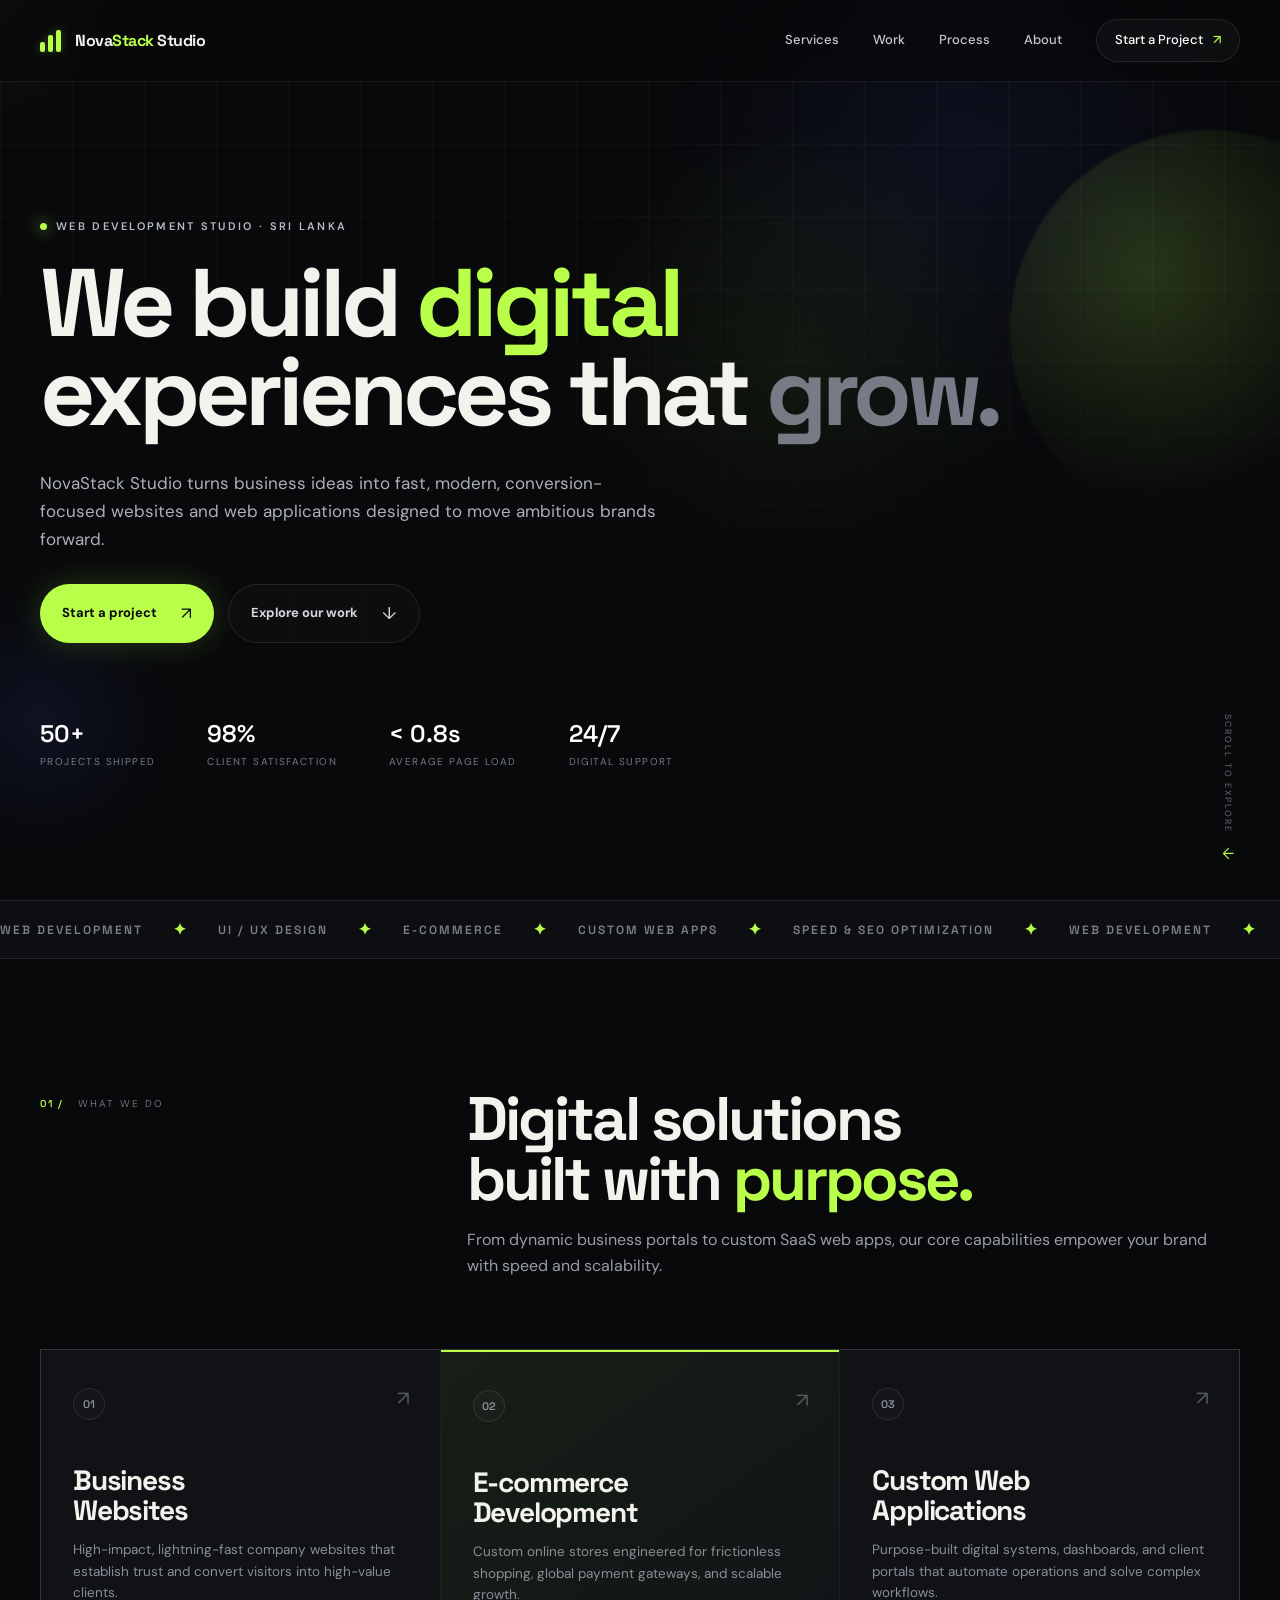
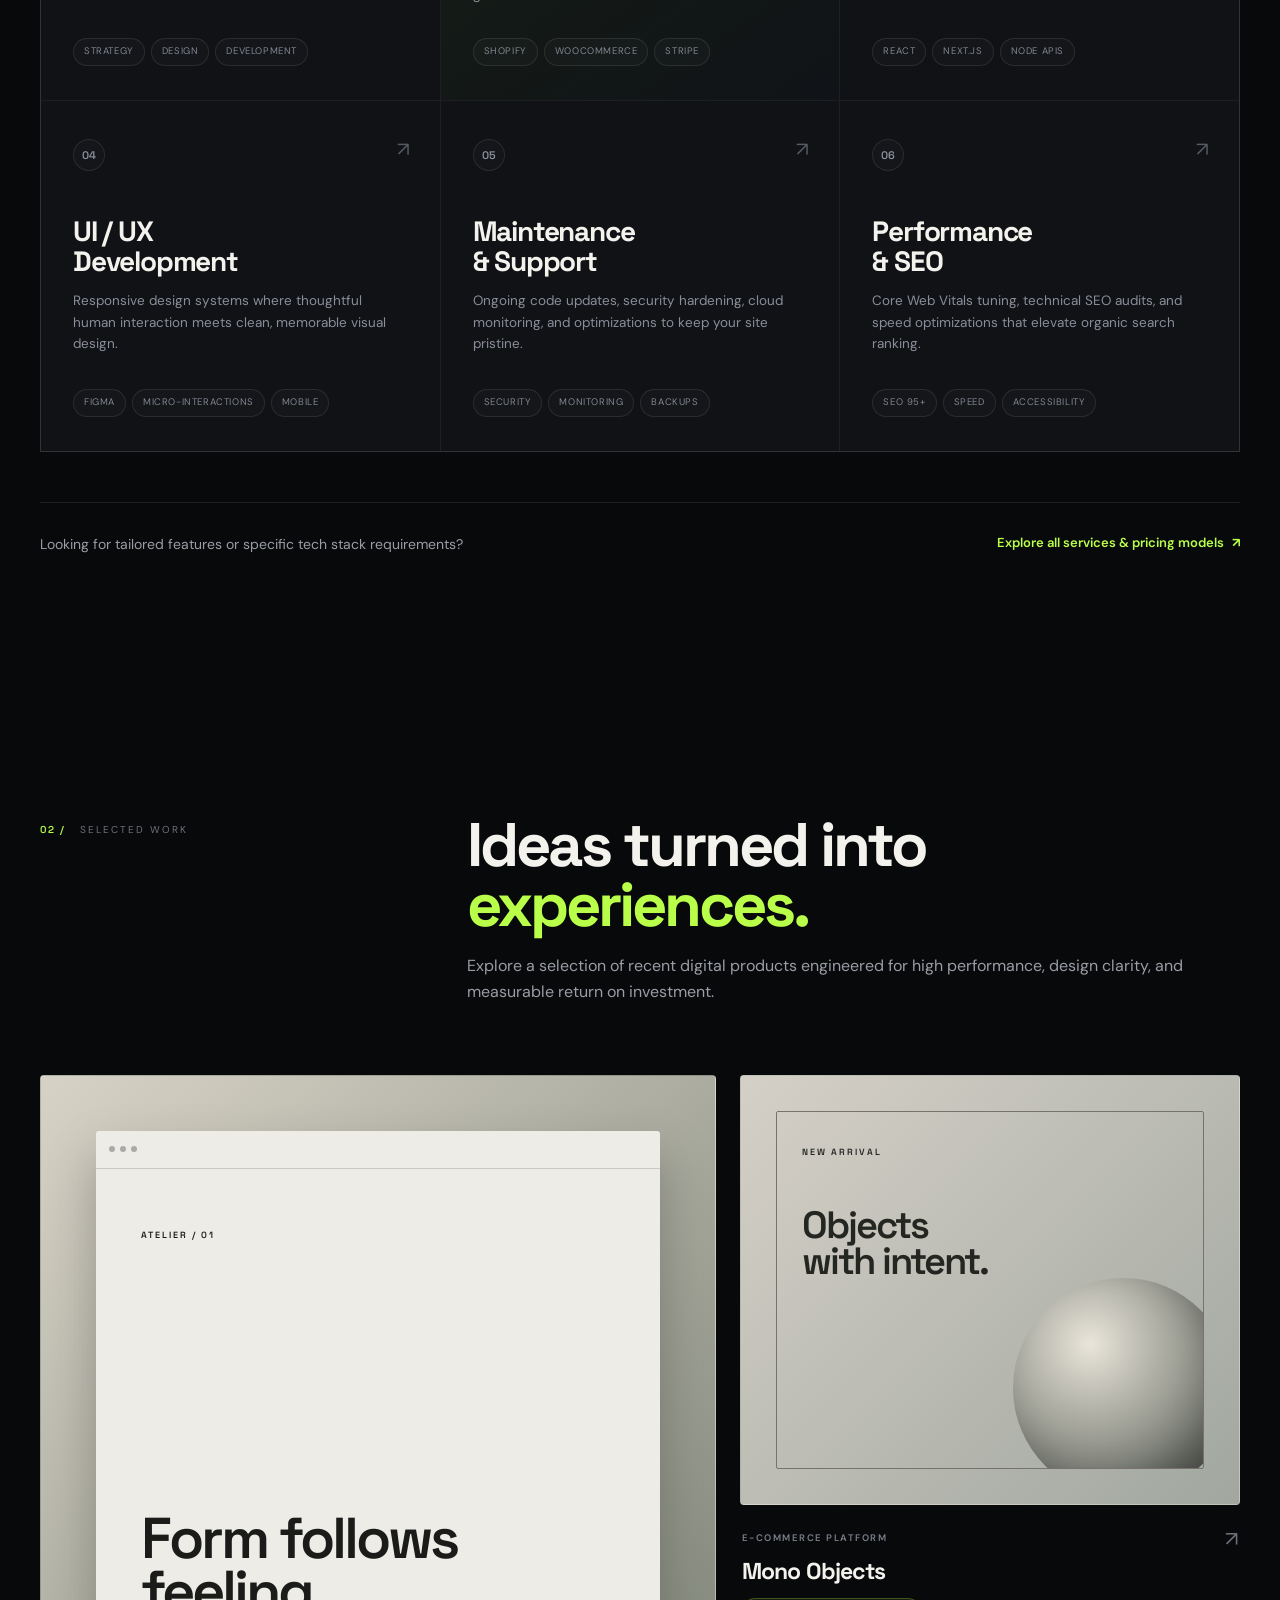
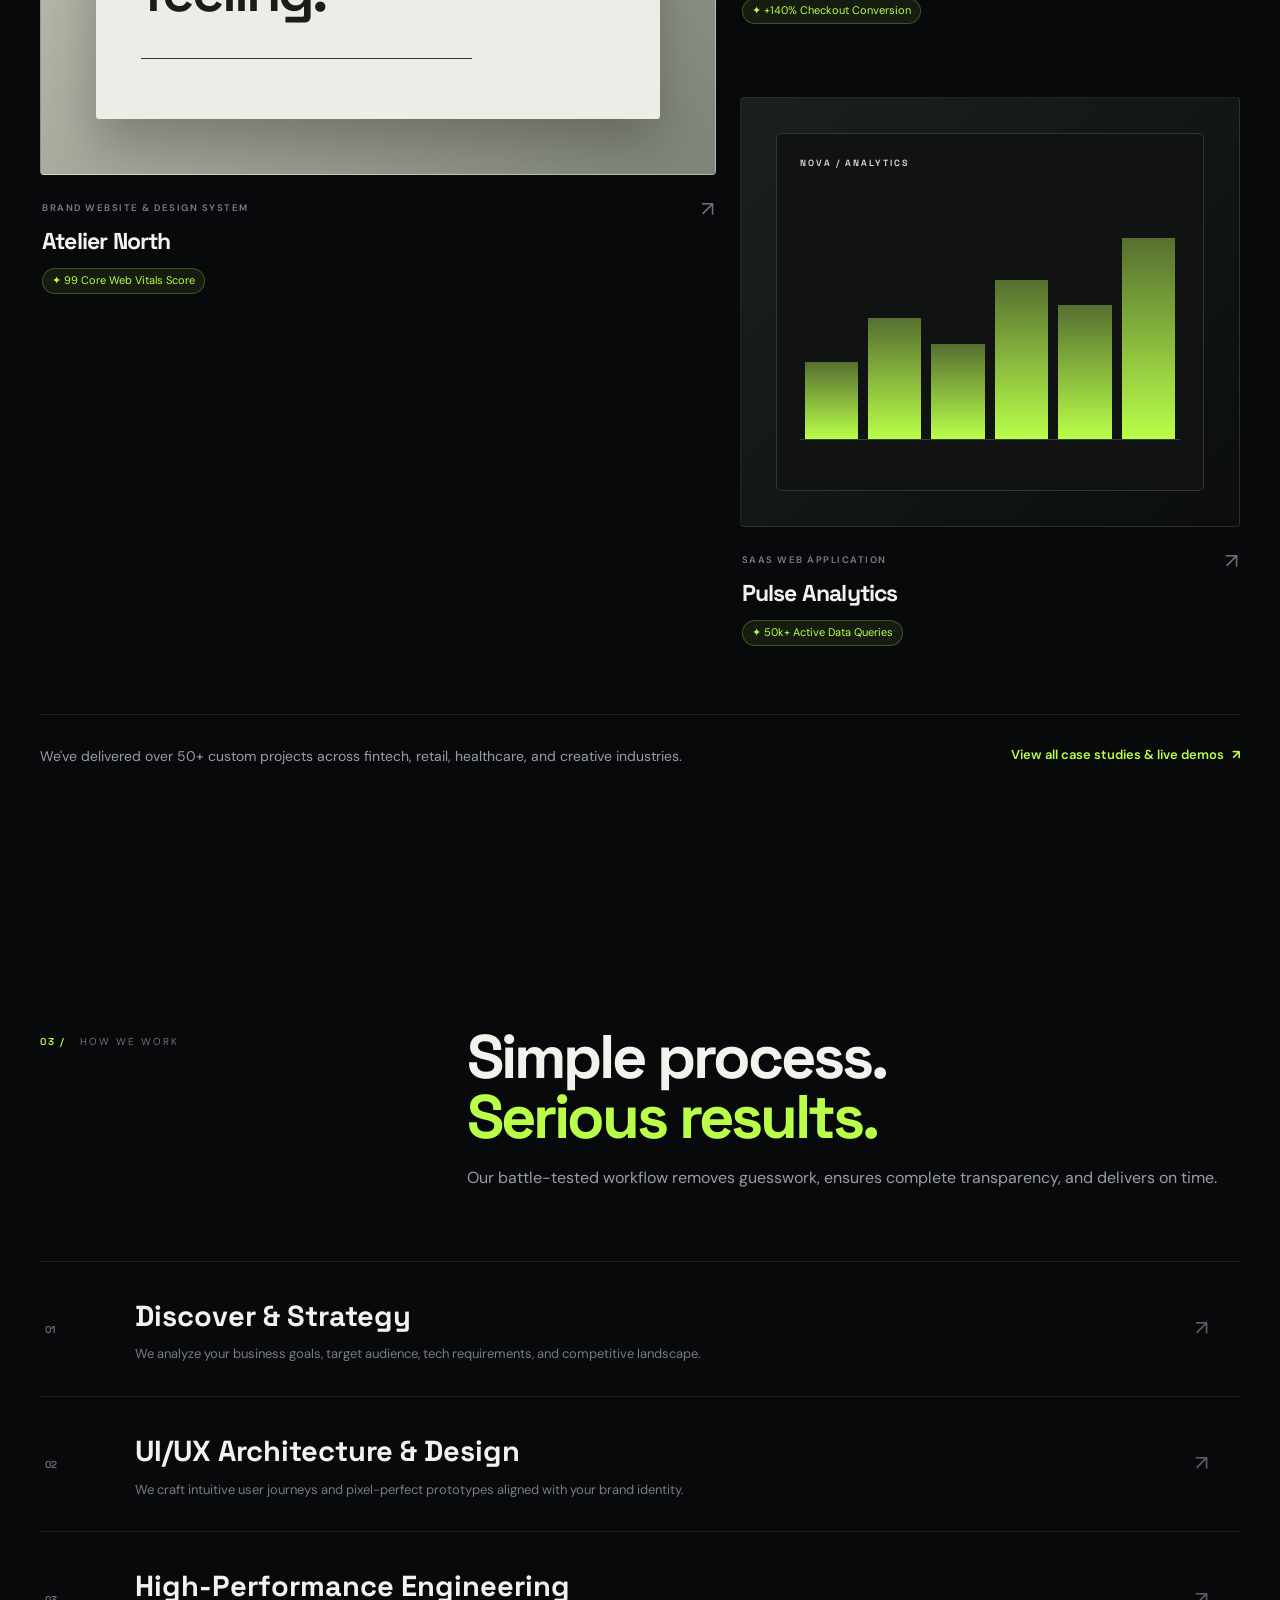
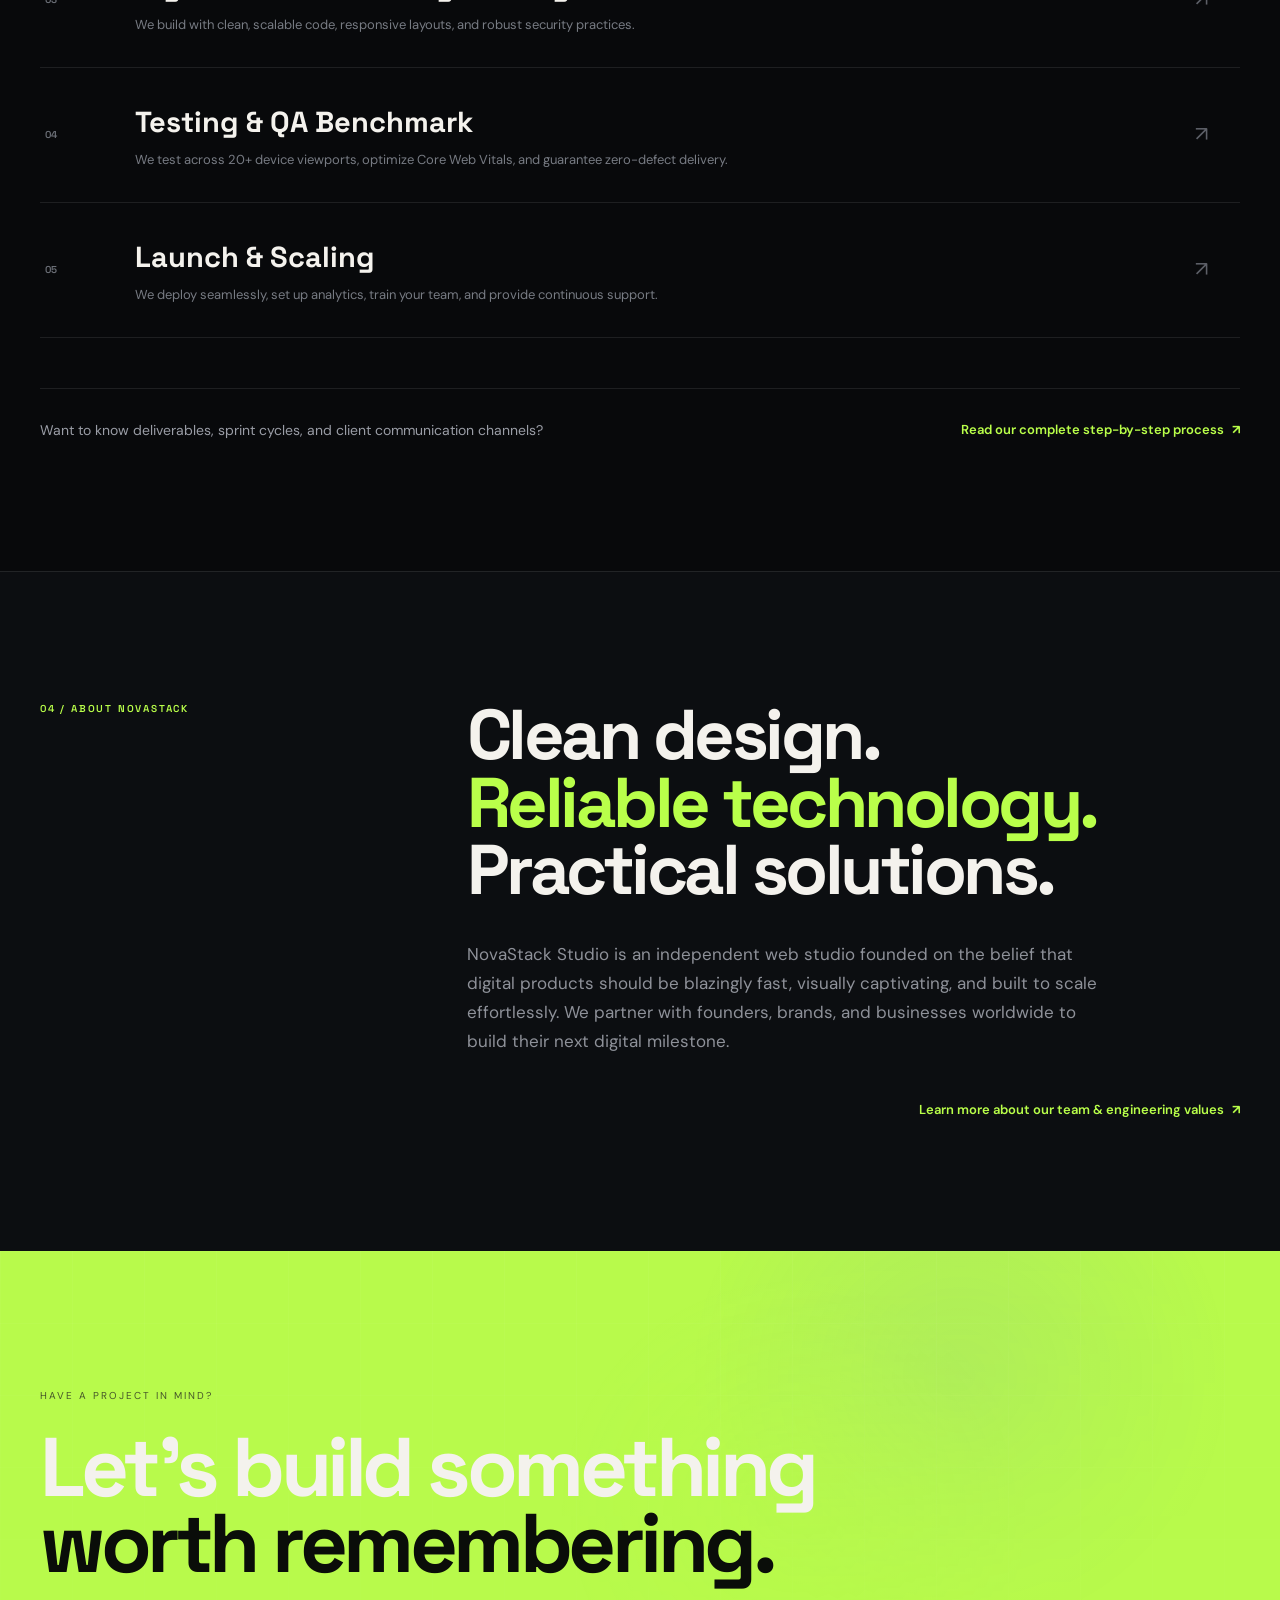
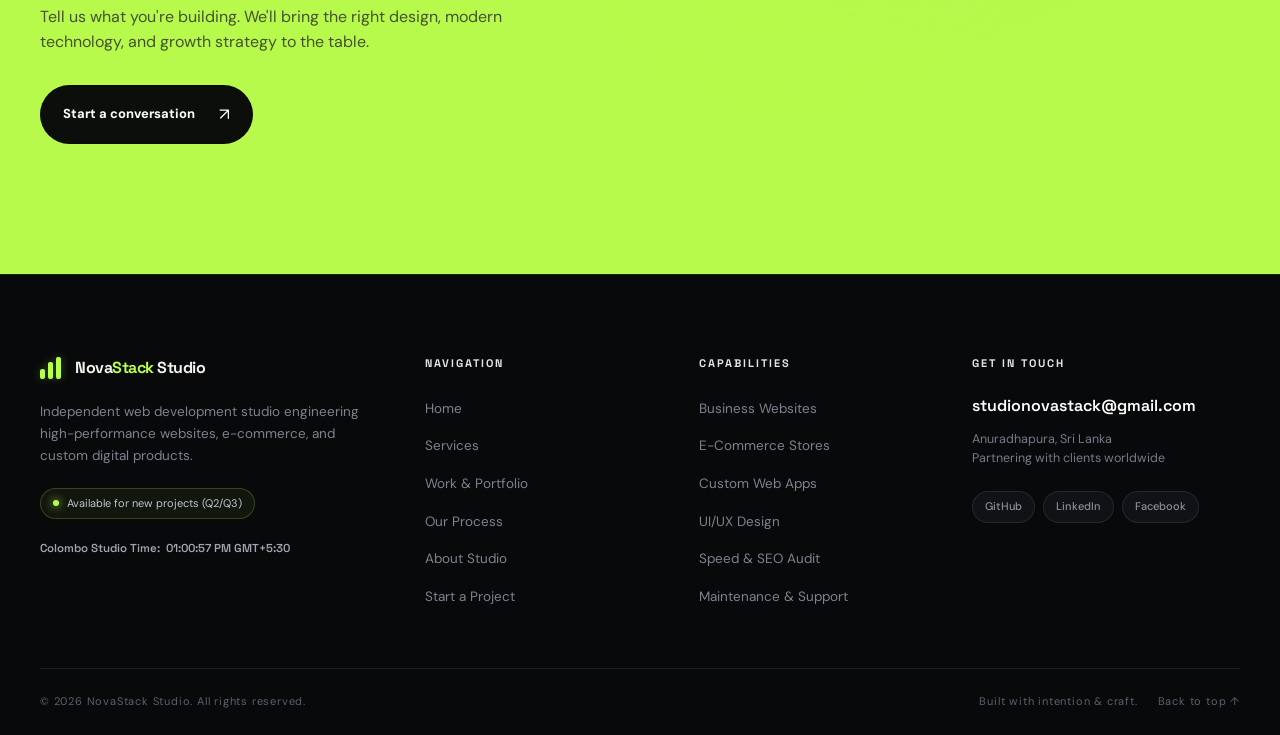
==== commit 85a9378f: "update contact information and social links across multiple pages" ====
--- a/index.html
+++ b/index.html
@@ -335,13 +335,13 @@
       <div class="footer-col">
         <h4>Get In Touch</h4>
         <div class="footer-contact-info">
-          <a class="footer-email-link" href="mailto:hello@novastack.studio">hello@novastack.studio</a>
-          <p class="footer-location">Colombo, Sri Lanka<br>Partnering with clients worldwide</p>
+          <a class="footer-email-link" href="mailto:studionovastack@gmail.com">studionovastack@gmail.com</a>
+          <p class="footer-location">Anuradhapura, Sri Lanka<br>Partnering with clients worldwide</p>
           <div class="social-pills">
-            <a href="https://github.com" target="_blank" rel="noopener" class="social-pill" aria-label="GitHub">GitHub</a>
-            <a href="https://linkedin.com" target="_blank" rel="noopener" class="social-pill" aria-label="LinkedIn">LinkedIn</a>
-            <a href="https://twitter.com" target="_blank" rel="noopener" class="social-pill" aria-label="Twitter">X / Twitter</a>
-            <a href="https://dribbble.com" target="_blank" rel="noopener" class="social-pill" aria-label="Dribbble">Dribbble</a>
+            <a href="https://github.com/NovaStackStudioDev" target="_blank" rel="noopener" class="social-pill" aria-label="GitHub">GitHub</a>
+            <a href="https://www.linkedin.com/company/novastack-studio" target="_blank" rel="noopener" class="social-pill" aria-label="LinkedIn">LinkedIn</a>
+            <a href="https://www.facebook.com/share/19Hvf7Y3iM/?mibextid=wwXIfr" target="_blank" rel="noopener" class="social-pill" aria-label="Facebook">Facebook</a>
+            
           </div>
         </div>
       </div>
